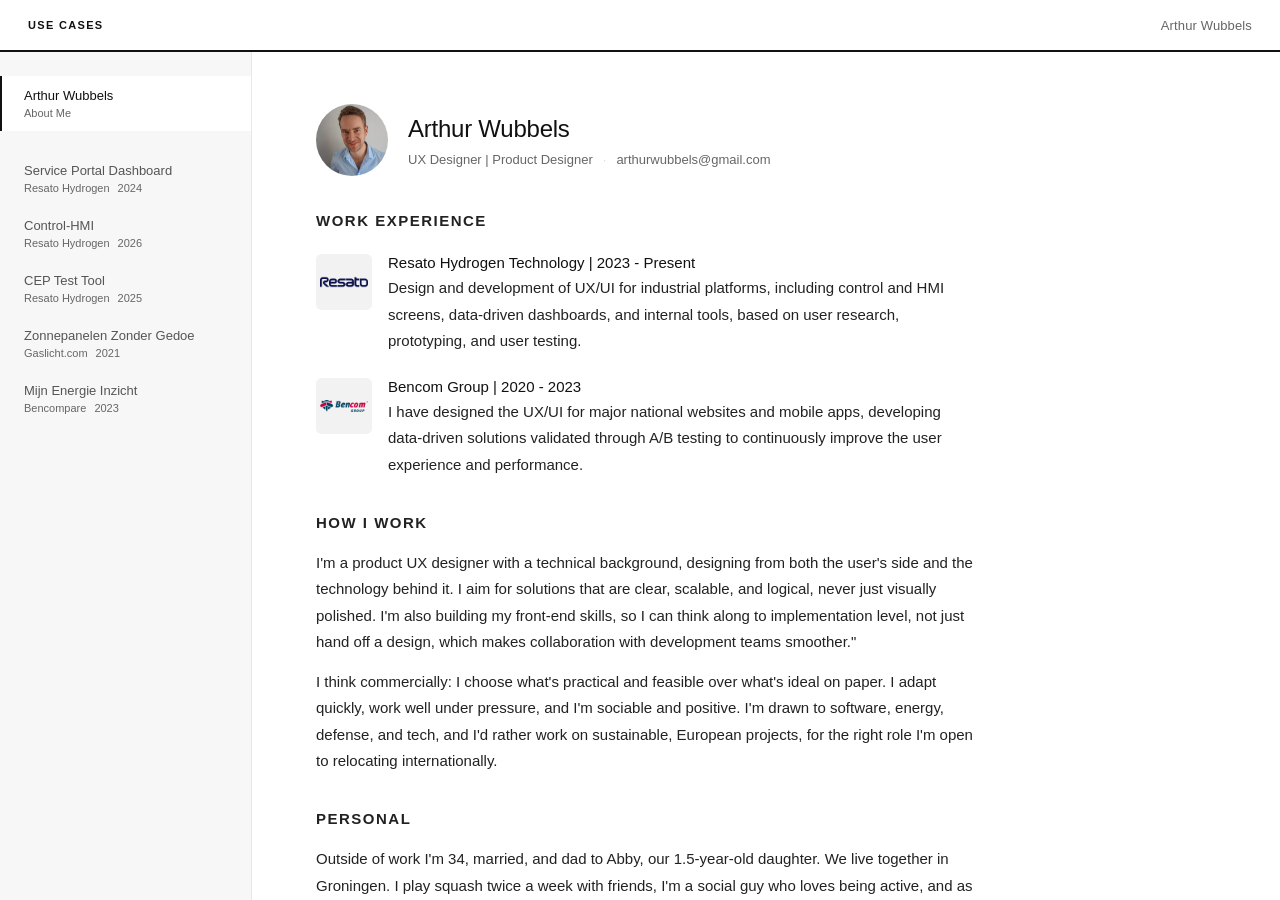
==== index.html @ 3495c27e "- Added technical requirements for control-Hmi project. Content is empty" ====
<!DOCTYPE html>
<html lang="en">
<head>
  <meta charset="UTF-8">
  <meta name="viewport" content="width=device-width, initial-scale=1">
  <link rel="stylesheet" href="style.css">
  <meta name="robots" content="noindex, nofollow">
  <title>Portfolio</title>
</head>

<body>
<script src="script.js" defer></script>

<header>
  <h1>Use Cases</h1>
  <span class="name">Arthur Wubbels</span>
</header>

<div class="main">

  <!-- ══════════════════════════════════════════
       SIDEBAR
       data-case must match the article id below
  ══════════════════════════════════════════ -->
  <nav class="sidebar">
    <ul>
      <li>
        <div class="sidebar-item active" style="margin-bottom: 20px" data-case="about-me" onclick="select('about-me')">
          <span class="item-title">Arthur Wubbels</span>
          <span class="item-meta">
        <span>About Me</span>
        <span></span>
      </span>
        </div>
      </li>

      <li>
        <div class="sidebar-item" data-case="service-portal" onclick="select('service-portal')">
          <span class="item-title">Service Portal Dashboard</span>
          <span class="item-meta">
        <span>Resato Hydrogen</span>
        <span>2024</span>
      </span>
        </div>
      </li>

      <li>
        <div class="sidebar-item" data-case="control-hmi" onclick="select('control-hmi')">
          <span class="item-title">Control-HMI</span>
          <span class="item-meta">
        <span>Resato Hydrogen</span>
        <span>2026</span>
      </span>
        </div>
      </li>

      <li>
        <div class="sidebar-item" data-case="cep" onclick="select('cep')">
          <span class="item-title">CEP Test Tool</span>
          <span class="item-meta">
              <span>Resato Hydrogen</span>
              <span>2025</span>
            </span>
        </div>
      </li>

      <li>
        <div class="sidebar-item" data-case="gaslicht-zonnepanelen" onclick="select('gaslicht-zonnepanelen')">
          <span class="item-title">Zonnepanelen Zonder Gedoe</span>
          <span class="item-meta">
              <span>Gaslicht.com</span>
              <span>2021</span>
            </span>
        </div>
      </li>

      <li>
        <div class="sidebar-item" data-case="gaslicht-energiedata" onclick="select('gaslicht-energiedata')">
          <span class="item-title">Mijn Energie Inzicht</span>
          <span class="item-meta">
              <span>Bencompare</span>
              <span>2023</span>
          </span>
        </div>
      </li>

    </ul>
  </nav>

  <!-- ══════════════════════════════════════════
       CONTENT
       id must match data-case in the sidebar
  ══════════════════════════════════════════ -->
  <main class="content" id="content">

    <!-- ─────────────────────────────────────
     CASE: About Me
───────────────────────────────────── -->
    <article class="case-panel active" id="about-me">

      <div class="about-me-header">
        <div class="about-me-photo">
          <img id="about-me-photo" src="img/arthur.png" alt="Arthur Wubbels">
        </div>
        <div class="about-me-header-text">
          <h2 id="about-me-title"></h2>
          <div class="case-meta">
            <span>UX Designer | Product Designer</span>
            <span id="about-me-email"></span>
          </div>
        </div>
      </div>

      <div class="case-intro">
        <p class="section-label">Work Experience</p>
        <div id="about-me-experience" class="work-history"></div>
      </div>

      <div class="case-role">
        <p class="section-label">How I work</p>
        <p id="about-me-howiwork-p1"></p>
        <p id="about-me-howiwork-p2"></p>
      </div>

      <div class="case-role">
        <p class="section-label">Personal</p>
        <p id="about-me-personal-p1"></p>
      </div>

    </article>

    <!-- ─────────────────────────────────────
         CASE: Service Portal
    ───────────────────────────────────── -->
    <article class="case-panel" id="control-hmi">

      <h2 id="control-hmi-title"></h2>
      <div class="case-meta">
        <span>Product Design</span>
        <span>2026</span>
        <span>Resato Hydrogen Technology</span>
      </div>

      <div class="case-image">
        <div class="slide active" id="Hmi1"><img src="img/resato/RES_HMI1.webp"></div>
        <div class="slide" id="Hmi2"><img src="img/resato/RES_HMI2.webp"></div>
        <div class="slide" id="Hmi3"><img src="img/resato/RES_HMI3.webp"></div>
        <div class="slide" id="Hmi4"><img src="img/resato/RES_HMI4.webp"></div>
        <button class="slide-btn prev" onclick="slideNav(this,-1)">&#8249;</button>
        <button class="slide-btn next" onclick="slideNav(this,1)">&#8250;</button>
      </div>

      <div class="case-intro">
        <p class="section-label">About this project</p>
        <p id="control-hmi-intro"></p>
      </div>

      <div class="case-role">
        <p class="section-label">My role</p>
        <p id="control-hmi-role"></p>
      </div>

      <div class="case-refl">
        <p class="section-label">The challenge</p>
        <p id="control-hmi-challenge-p1"></p>
        <p id="control-hmi-challenge-p2"></p>
      </div>

      <div class="case-refl">
        <p class="section-label">Approach</p>
        <p id="control-hmi-approach-p1"></p>
        <p id="control-hmi-approach-p2"></p>
        <p id="control-hmi-approach-p3"></p>
      </div>

      <div class="case-refl">
        <p class="section-label">Result &amp; reflection</p>
        <p id="control-hmi-result-p1"></p>
        <p id="control-hmi-result-p2"></p>
      </div>


    </article>

    <!-- ─────────────────────────────────────
         CASE: Service Portal
    ───────────────────────────────────── -->
    <article class="case-panel" id="service-portal">

      <h2 id="service-portal-title"></h2>
      <div class="case-meta">
        <span>Product Design</span>
        <span>2024</span>
        <span>Resato Hydrogen Technology</span>
      </div>

      <div class="case-image">
        <div class="slide active" id="Dsb1"><img src="img/resato/RES_DSB1.webp"></div>
        <div class="slide" id="Dsb2"><img src="img/resato/RES_DSB2.webp"></div>
        <div class="slide" id="Dsb3"><img src="img/resato/RES_DSB3.webp"></div>
        <div class="slide" id="Dsb4"><img src="img/resato/RES_DSB4.webp"></div>
        <button class="slide-btn prev" onclick="slideNav(this,-1)">&#8249;</button>
        <button class="slide-btn next" onclick="slideNav(this,1)">&#8250;</button>
      </div>

      <div class="case-intro">
        <p class="section-label">About this project</p>
        <p id="service-portal-intro"></p>
      </div>

      <div class="case-role">
        <p class="section-label">My role</p>
        <p id="service-portal-role"></p>
      </div>

      <div class="case-refl">
        <p class="section-label">The challenge</p>
        <p id="service-portal-challenge-p1"></p>
        <p id="service-portal-challenge-p2"></p>
      </div>

      <div class="case-refl">
        <p class="section-label">Approach</p>
        <p id="service-portal-approach-p1"></p>
        <p id="service-portal-approach-p2"></p>
        <p id="service-portal-approach-p3"></p>
      </div>

      <div class="case-refl">
        <p class="section-label">Result &amp; reflection</p>
        <p id="service-portal-result-p1"></p>
        <p id="service-portal-result-p2"></p>
      </div>


    </article>



    <!-- ─────────────────────────────────────
         CASE: CEP Tool
    ───────────────────────────────────── -->
    <article class="case-panel" id="cep">

      <h2 id="cep-title"></h2>
      <div class="case-meta">
        <span>Front-end development</span>
        <span>2025</span>
        <span>Resato Hydrogen Technology</span>
      </div>

      <div class="case-image">
        <div class="slide active" id="Cep1"><img src="img/resato/RES_CEP1.webp"></div>
        <div class="slide" id="Cep2"><img src="img/resato/RES_CEP2.webp"></div>
        <div class="slide" id="Cep3"><img src="img/resato/RES_CEP3.webp"></div>
        <div class="slide" id="Cep4"><img src="img/resato/RES_CEP4.webp"></div>
        <div class="slide" id="Cep5"><img src="img/resato/RES_CEP5.webp"></div>
        <button class="slide-btn prev" onclick="slideNav(this,-1)">&#8249;</button>
        <button class="slide-btn next" onclick="slideNav(this,1)">&#8250;</button>
      </div>

      <div class="case-intro">
        <p class="section-label">About this project</p>
        <p id="cep-intro"></p>
      </div>

      <div class="case-role">
        <p class="section-label">My role</p>
        <p id="cep-role"></p>
      </div>

      <div class="case-refl">
        <p class="section-label">The challenge</p>
        <p id="cep-challenge"></p>
      </div>

      <div class="case-refl">
        <p class="section-label">Approach</p>
        <p id="cep-approach"></p>
      </div>

      <div class="case-refl">
        <p class="section-label">Result &amp; reflection</p>
        <p id="cep-result-p1"></p>
        <p id="cep-result-p2"></p>
        <div class="kpi-grid">
          <div class="kpi-tile">
            <span class="kpi-value" id="cep-kpi1-value"></span>
            <span class="kpi-label" id="cep-kpi1-label"></span>
          </div>
          <div class="kpi-tile">
            <span class="kpi-value" id="cep-kpi2-value"></span>
            <span class="kpi-label" id="cep-kpi2-label"></span>
          </div>
          <div class="kpi-tile">
            <span class="kpi-value" id="cep-kpi3-value"></span>
            <span class="kpi-label" id="cep-kpi3-label"></span>
          </div>
        </div>
      </div>


    </article>

    <!-- ─────────────────────────────────────
         CASE: gaslicht.com Solar Panel Configurator
    ───────────────────────────────────── -->
    <article class="case-panel" id="gaslicht-zonnepanelen" lang="en">

      <h2 id="gaslicht-solar-title"></h2>
      <div class="case-meta">
        <span>B2C Web</span>
        <span>Bencom Group</span>
      </div>

      <div class="case-image">

        <div class="slide active" id="Solar1"><img src="img/gaslicht/solar_panels/GL_Solar1.webp"></div>
        <div class="slide" id="Solar2"><img src="img/gaslicht/solar_panels/GL_Solar2.webp"></div>
        <div class="slide" id="Solar3"><img src="img/gaslicht/solar_panels/GL_Solar3.webp"></div>
        <div class="slide" id="Solar4"><img src="img/gaslicht/solar_panels/GL_Solar4.webp"></div>
        <div class="slide" id="Solar5"><img src="img/gaslicht/solar_panels/GL_Solar5.webp"></div>
        <button class="slide-btn prev" onclick="slideNav(this,-1)">&#8249;</button>
        <button class="slide-btn next" onclick="slideNav(this,1)">&#8250;</button>
      </div>

      <div class="case-intro">
        <p class="section-label">About this project</p>
        <p id="gaslicht-solar-intro"></p>
      </div>

      <div class="case-role">
        <p class="section-label">My role</p>
        <p id="gaslicht-solar-role"></p>
      </div>

      <div class="case-refl">
        <p class="section-label">The challenge</p>
        <p id="gaslicht-solar-challenge"></p>
      </div>

      <div class="case-refl">
        <p class="section-label">Approach</p>
        <p id="gaslicht-solar-approach"></p>
      </div>

      <div class="case-refl">
        <p class="section-label">Result &amp; reflection</p>
        <p id="gaslicht-solar-result">
          <span id="gaslicht-solar-result-text"></span>
          <a id="gaslicht-solar-result-link" href="#" target="_blank" rel="noopener"></a>
        </p>
          <div class="kpi-grid">
            <div class="kpi-tile">
              <img class="kpi-icon" id="gaslicht-solar-kpi1-icon" src="" alt="">
              <span class="kpi-value" id="gaslicht-solar-kpi1-value"></span>
              <span class="kpi-label" id="gaslicht-solar-kpi1-label"></span>
            </div>
            <div class="kpi-tile">
              <span class="kpi-value" id="gaslicht-solar-kpi2-value"></span>
              <span class="kpi-label" id="gaslicht-solar-kpi2-label"></span>
            </div>
        </div>
      </div>
    </article>

    <!-- ─────────────────────────────────────
         CASE: gaslicht.com Energy Data Add-on
    ───────────────────────────────────── -->
    <article class="case-panel" id="gaslicht-energiedata" lang="en">

      <h2 id="gaslicht-energie-title"></h2>
      <div class="case-meta">
        <span>B2C app</span>
        <span>Bencom Group</span>
      </div>

      <div class="case-image">
        <div class="slide active" id="Pame1"><img src="img/gaslicht/PAME/GL_PAME1.webp"></div>
        <div class="slide active" id="Pame2"><img src="img/gaslicht/PAME/GL_PAME2.webp"></div>
        <div class="slide active" id="Pame3"><img src="img/gaslicht/PAME/GL_PAME3.webp"></div>
        <button class="slide-btn prev" onclick="slideNav(this,-1)">&#8249;</button>
        <button class="slide-btn next" onclick="slideNav(this,1)">&#8250;</button>
      </div>

      <div class="case-intro">
        <p class="section-label">About this project</p>
        <p id="gaslicht-energie-intro"></p>
      </div>

      <div class="case-role">
        <p class="section-label">My role</p>
        <p id="gaslicht-energie-role"></p>
      </div>

      <div class="case-refl">
        <p class="section-label">The challenge</p>
        <p id="gaslicht-energie-challenge"></p>
      </div>

      <div class="case-refl">
        <p class="section-label">Approach</p>
        <p id="gaslicht-energie-approach"></p>
      </div>

      <div class="case-refl">
        <p class="section-label">Result &amp; reflection</p>
        <p id="gaslicht-energie-result"></p>
        <div class="kpi-grid">
          <div class="kpi-tile">
            <span class="kpi-value" id="gaslicht-energie-kpi1-value"></span>
            <span class="kpi-label" id="gaslicht-energie-kpi1-label"></span>
          </div>
          <div class="kpi-tile">
            <span class="kpi-value" id="gaslicht-energie-kpi2-value"></span>
            <span class="kpi-label" id="gaslicht-energie-kpi2-label"></span>
          </div>
        </div>
      </div>


    </article>


  </main>
</div>

</body>
</html>
---- style.css ----
/* ── Reset ──────────────────────────────────────── */
*, *::before, *::after { box-sizing: border-box; margin: 0; padding: 0; }

/* ── Scrollbars ─────────────────────────────────── */
* {
    scrollbar-width: thin;
    scrollbar-color: #d8d8d8 transparent;
}
::-webkit-scrollbar { width: 4px; }
::-webkit-scrollbar-track { background: transparent; }
::-webkit-scrollbar-thumb { background: #d8d8d8; border-radius: 2px; }
::-webkit-scrollbar-thumb:hover { background: #bbb; }

/* ── Shell ──────────────────────────────────────── */
body {
    font-family: -apple-system, BlinkMacSystemFont, "Segoe UI", Helvetica, Arial, sans-serif;
    font-size: 16px;
    color: #111;
    background: #fff;
    height: 100vh;
    overflow: hidden;
    display: flex;
    flex-direction: column;
    -webkit-font-smoothing: antialiased;
}

/* ── Header ─────────────────────────────────────── */
header {
    height: 52px;
    flex-shrink: 0;
    display: flex;
    justify-content: space-between;
    align-items: center;
    padding: 0 28px;
    border-bottom: 2px solid #111;
}

header h1 {
    font-size: 11px;
    font-weight: 600;
    letter-spacing: 0.12em;
    text-transform: uppercase;
}

header .name {
    font-size: 13px;
    color: #666;
    letter-spacing: 0.01em;
}

/* ── Layout ─────────────────────────────────────── */
.main {
    flex: 1;
    display: flex;
    overflow: hidden;
}

/* ── Sidebar ─────────────────────────────────────── */
.sidebar {
    width: 252px;
    flex-shrink: 0;
    border-right: 1px solid #e8e8e8;
    background: #f7f7f7;
    overflow-y: auto;
    padding: 24px 0 40px;
}

.sidebar ul { list-style: none; }

.sidebar-item {
    display: block;
    padding: 12px 22px;
    cursor: pointer;
    border-left: 2px solid transparent;
    transition: background 0.12s ease;
    user-select: none;
}

.sidebar-item:hover {
    background: #efefef;
}

.sidebar-item.active {
    border-left-color: #111;
    background: #fff;
}

.item-title {
    display: block;
    font-size: 13px;
    font-weight: 500;
    color: #111;
    white-space: nowrap;
    overflow: hidden;
    text-overflow: ellipsis;
    margin-bottom: 4px;
}

.sidebar-item:not(.active) .item-title {
    color: #555;
}

.item-meta {
    display: flex;
    gap: 8px;
    font-size: 11px;
    color: #666;
}

/* ── Content ─────────────────────────────────────── */
.content {
    flex: 1;
    overflow-y: auto;
    padding: 52px 64px 72px;
}

/* All panels hidden; .active shown */
.case-panel {
    display: none;
    max-width: 660px;
}

.case-panel.active {
    display: block;
}

/* Title */
.case-panel h2 {
    font-size: 24px;
    font-weight: 400;
    letter-spacing: -0.01em;
    line-height: 1.25;
    margin-bottom: 10px;
}

/* Meta row with · separator */
.case-meta {
    display: flex;
    align-items: center;
    font-size: 13px;
    color: #666;
    margin-bottom: 32px;
}

.case-meta span + span::before {
    content: '·';
    margin: 0 10px;
    color: #ddd;
}

/* Image + slideshow */
.case-image {
    position: relative;
    width: 100%;
    aspect-ratio: 16 / 9;
    background: #f0f0f0;
    margin-bottom: 32px;
    overflow: hidden;
}

.case-image img {
    width: 100%;
    height: 100%;
    object-fit: cover;
    display: block;
}

.slide {
    display: none;
    width: 100%;
    height: 100%;
    align-items: center;
    justify-content: center;
}
.slide.active { display: flex; }

.slide span {
    font-size: 11px;
    letter-spacing: 0.1em;
    text-transform: uppercase;
    color: #737373;
}

.slide-btn {
    position: absolute;
    top: 50%;
    transform: translateY(-50%);
    background: rgba(255,255,255,0.85);
    border: none;
    width: 28px;
    height: 28px;
    cursor: pointer;
    font-size: 14px;
}
.slide-btn.prev { left: 8px; }
.slide-btn.next { right: 8px; }

/* ── Section label ───────────────────────────────── */
.section-label {
    font-size: 10px;
    font-weight: 600;
    letter-spacing: 0.1em;
    text-transform: uppercase;
    color: #666;
    margin-bottom: 8px;
}

/* ── Text blocks (intro / role / reflection) ─────── */
.case-intro,
.case-role,
.case-refl {
    margin: 32px 0;
}

.case-intro p,
.case-role p,
.case-refl p {
    font-size: 15px;
    color: #222;
    line-height: 1.75;
}

.case-intro p + p,
.case-role p + p,
.case-refl p + p {
    margin-top: 14px;
}

/* ── Work experience ─────────────────────────────── */
.work-entry {
    display: flex;
    align-items: flex-start;
    gap: 16px;
    margin-bottom: 24px;
    margin-top: 20px;
}

.work-logo-frame {
    width: 56px;
    height: 56px;
    border-radius: 10%;
    overflow: hidden;
    background: #f2f2f2;
    flex-shrink: 0;
}

.work-logo {
    width: 100%;
    height: 100%;
    padding: 4px;
    object-fit: cover;
    display: block;
}

.work-entry-content {
    flex: 1;
}

.work-entry-header {
    display: flex;
    justify-content: space-between;
    align-items: baseline;
    margin-bottom: 4px;
}

.work-company {
    font-size: 15px;
    font-weight: 500;
    color: #111;
}

.work-dates {
    font-size: 12px;
    color: #666;
    font-variant-numeric: tabular-nums;
}

.work-desc {
    font-size: 15px;
    color: #222;
    line-height: 1.75;
}

/* ── About me header ─────────────────────────────── */
.about-me-header {
    display: flex;
    align-items: center;
    gap: 20px;
    margin-bottom: 32px;
}

.about-me-photo {
    width: 72px;
    height: 72px;
    border-radius: 50%;
    overflow: hidden;
    background: #f2f2f2;
    flex-shrink: 0;
}

.about-me-photo img {
    width: 100%;
    height: 100%;
    object-fit: cover;
    display: block;
}

.about-me-header-text h2 {
    margin-bottom: 8px;
}

.about-me-header-text .case-meta {
    margin-bottom: 0;
}

/* ── KPI tiles ───────────────────────────────────── */
.kpi-grid {
    display: grid;
    grid-template-columns: repeat(auto-fit, minmax(120px, 1fr));
    gap: 8px;
    margin-top: 14px;
}

.kpi-tile {
    border: 1px solid #e8e8e8;
    padding: 14px 16px;
}

.kpi-value {
    display: block;
    font-size: 20px;
    font-weight: 500;
    color: #111;
    letter-spacing: -0.02em;
    font-variant-numeric: tabular-nums;
    margin-bottom: 5px;
    line-height: 1.1;
}

.kpi-label {
    display: block;
    font-size: 11px;
    color: #666;
    line-height: 1.45;
}

.kpi-icon {
    width: 200px;
    height: auto;
    object-fit: contain;
}

/* ── Stack ───────────────────────────────────────── */
.case-stack {
    font-size: 12px;
    color: #666;
    letter-spacing: 0.02em;
    margin-top: 32px;
    padding-top: 24px;
    border-top: 1px solid #ececec;
}

/* ── Footer ──────────────────────────────────────── */
.content-footer {
    margin-top: 64px;
    font-size: 12px;
    color: #737373;
}

/* ── Mobile ──────────────────────────────────────── */
@media (max-width: 680px) {
    body { height: auto; overflow: auto; }

    .main { flex-direction: column; overflow: visible; }

    .sidebar {
        width: 100%;
        border-right: none;
        border-bottom: 1px solid #e8e8e8;
        padding: 12px 0;
    }

    .content { padding: 32px 20px 48px; }

    .kpi-grid { grid-template-columns: repeat(2, 1fr); }
}
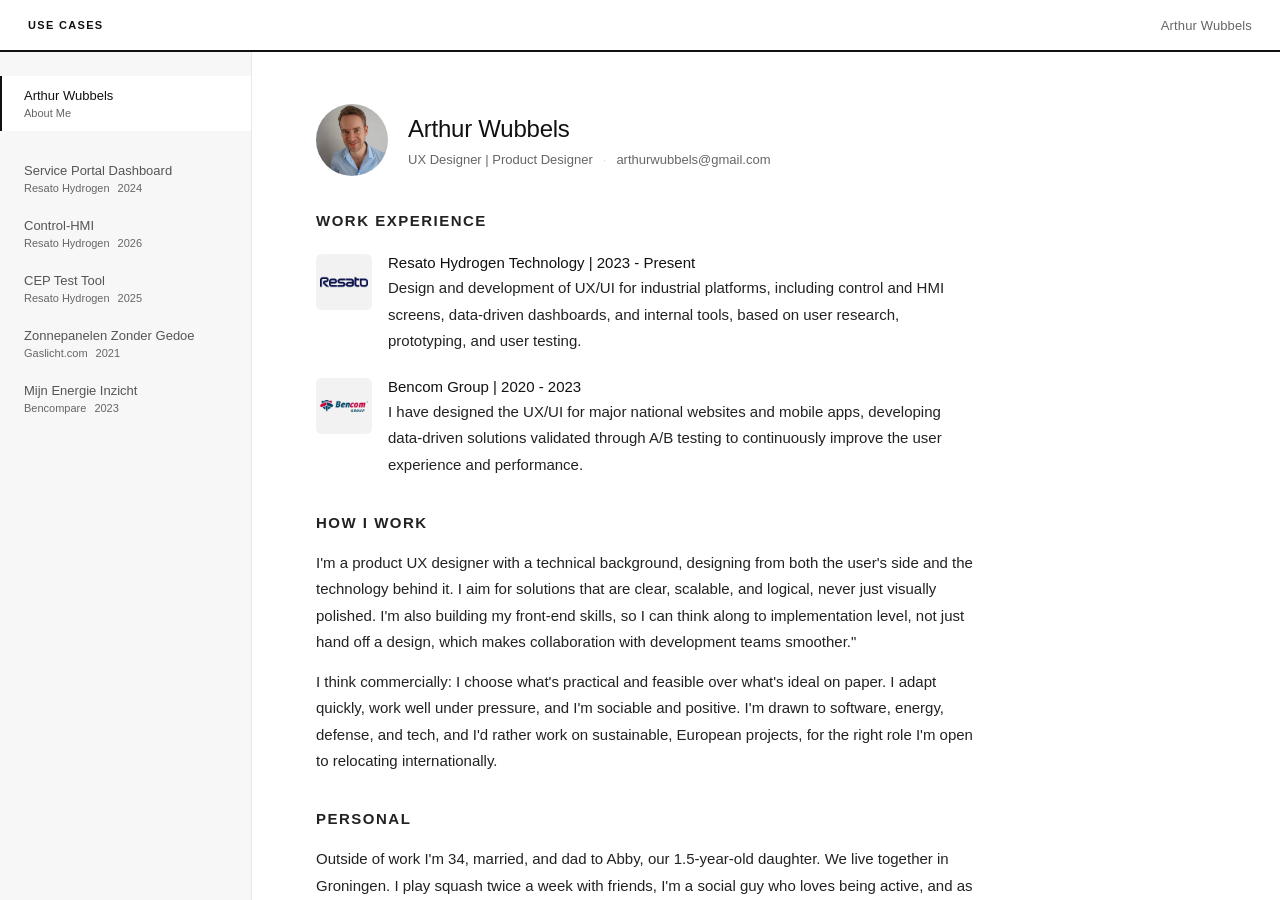
==== commit b8fd4451: "- Added js changes - Added webp images for control-himi - Added content for content-hmi project" ====
--- a/index.html
+++ b/index.html
@@ -130,7 +130,7 @@
     </article>
 
     <!-- ─────────────────────────────────────
-         CASE: Service Portal
+         CASE: Control-Hmi
     ───────────────────────────────────── -->
     <article class="case-panel" id="control-hmi">
 
@@ -163,14 +163,12 @@
       <div class="case-refl">
         <p class="section-label">The challenge</p>
         <p id="control-hmi-challenge-p1"></p>
-        <p id="control-hmi-challenge-p2"></p>
       </div>
 
       <div class="case-refl">
         <p class="section-label">Approach</p>
         <p id="control-hmi-approach-p1"></p>
         <p id="control-hmi-approach-p2"></p>
-        <p id="control-hmi-approach-p3"></p>
       </div>
 
       <div class="case-refl">
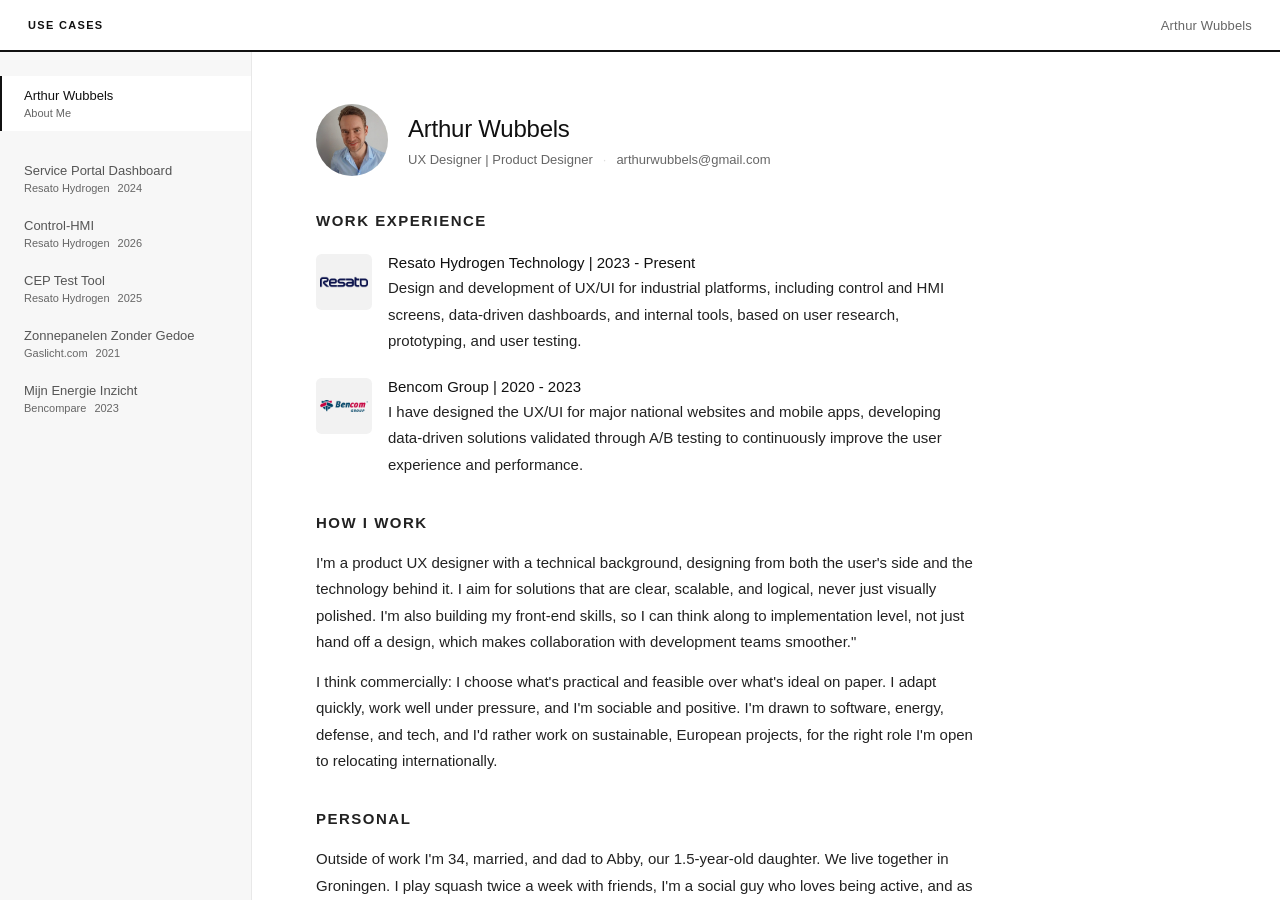
==== commit 1b11e28c: "- Split use cases into separate pages and link sidebar" ====
--- a/index.html
+++ b/index.html
@@ -5,7 +5,7 @@
   <meta name="viewport" content="width=device-width, initial-scale=1">
   <link rel="stylesheet" href="style.css">
   <meta name="robots" content="noindex, nofollow">
-  <title>Portfolio</title>
+  <title>Arthur Wubbels, UX Designer</title>
 </head>
 
 <body>
@@ -18,84 +18,67 @@
 
 <div class="main">
 
-  <!-- ══════════════════════════════════════════
-       SIDEBAR
-       data-case must match the article id below
-  ══════════════════════════════════════════ -->
   <nav class="sidebar">
     <ul>
       <li>
-        <div class="sidebar-item active" style="margin-bottom: 20px" data-case="about-me" onclick="select('about-me')">
+        <a class="sidebar-item active" style="margin-bottom: 20px" href="index.html">
           <span class="item-title">Arthur Wubbels</span>
           <span class="item-meta">
-        <span>About Me</span>
-        <span></span>
-      </span>
-        </div>
+            <span>About Me</span>
+            <span></span>
+          </span>
+        </a>
       </li>
-
       <li>
-        <div class="sidebar-item" data-case="service-portal" onclick="select('service-portal')">
+        <a class="sidebar-item" href="src/dashboard.html">
           <span class="item-title">Service Portal Dashboard</span>
           <span class="item-meta">
-        <span>Resato Hydrogen</span>
-        <span>2024</span>
-      </span>
-        </div>
+            <span>Resato Hydrogen</span>
+            <span>2024</span>
+          </span>
+        </a>
       </li>
-
       <li>
-        <div class="sidebar-item" data-case="control-hmi" onclick="select('control-hmi')">
+        <a class="sidebar-item" href="src/hmi.html">
           <span class="item-title">Control-HMI</span>
           <span class="item-meta">
-        <span>Resato Hydrogen</span>
-        <span>2026</span>
-      </span>
-        </div>
+            <span>Resato Hydrogen</span>
+            <span>2026</span>
+          </span>
+        </a>
       </li>
-
       <li>
-        <div class="sidebar-item" data-case="cep" onclick="select('cep')">
+        <a class="sidebar-item" href="src/cep.html">
           <span class="item-title">CEP Test Tool</span>
           <span class="item-meta">
-              <span>Resato Hydrogen</span>
-              <span>2025</span>
-            </span>
-        </div>
+            <span>Resato Hydrogen</span>
+            <span>2025</span>
+          </span>
+        </a>
       </li>
-
       <li>
-        <div class="sidebar-item" data-case="gaslicht-zonnepanelen" onclick="select('gaslicht-zonnepanelen')">
+        <a class="sidebar-item" href="src/solarpanels.html">
           <span class="item-title">Zonnepanelen Zonder Gedoe</span>
           <span class="item-meta">
-              <span>Gaslicht.com</span>
-              <span>2021</span>
-            </span>
-        </div>
+            <span>Gaslicht.com</span>
+            <span>2021</span>
+          </span>
+        </a>
       </li>
-
       <li>
-        <div class="sidebar-item" data-case="gaslicht-energiedata" onclick="select('gaslicht-energiedata')">
+        <a class="sidebar-item" href="src/mei.html">
           <span class="item-title">Mijn Energie Inzicht</span>
           <span class="item-meta">
-              <span>Bencompare</span>
-              <span>2023</span>
+            <span>Bencompare</span>
+            <span>2023</span>
           </span>
-        </div>
+        </a>
       </li>
-
     </ul>
   </nav>
 
-  <!-- ══════════════════════════════════════════
-       CONTENT
-       id must match data-case in the sidebar
-  ══════════════════════════════════════════ -->
   <main class="content" id="content">
 
-    <!-- ─────────────────────────────────────
-     CASE: About Me
-───────────────────────────────────── -->
     <article class="case-panel active" id="about-me">
 
       <div class="about-me-header">
@@ -129,297 +112,6 @@
 
     </article>
 
-    <!-- ─────────────────────────────────────
-         CASE: Control-Hmi
-    ───────────────────────────────────── -->
-    <article class="case-panel" id="control-hmi">
-
-      <h2 id="control-hmi-title"></h2>
-      <div class="case-meta">
-        <span>Product Design</span>
-        <span>2026</span>
-        <span>Resato Hydrogen Technology</span>
-      </div>
-
-      <div class="case-image">
-        <div class="slide active" id="Hmi1"><img src="img/resato/RES_HMI1.webp"></div>
-        <div class="slide" id="Hmi2"><img src="img/resato/RES_HMI2.webp"></div>
-        <div class="slide" id="Hmi3"><img src="img/resato/RES_HMI3.webp"></div>
-        <div class="slide" id="Hmi4"><img src="img/resato/RES_HMI4.webp"></div>
-        <button class="slide-btn prev" onclick="slideNav(this,-1)">&#8249;</button>
-        <button class="slide-btn next" onclick="slideNav(this,1)">&#8250;</button>
-      </div>
-
-      <div class="case-intro">
-        <p class="section-label">About this project</p>
-        <p id="control-hmi-intro"></p>
-      </div>
-
-      <div class="case-role">
-        <p class="section-label">My role</p>
-        <p id="control-hmi-role"></p>
-      </div>
-
-      <div class="case-refl">
-        <p class="section-label">The challenge</p>
-        <p id="control-hmi-challenge-p1"></p>
-      </div>
-
-      <div class="case-refl">
-        <p class="section-label">Approach</p>
-        <p id="control-hmi-approach-p1"></p>
-        <p id="control-hmi-approach-p2"></p>
-      </div>
-
-      <div class="case-refl">
-        <p class="section-label">Result &amp; reflection</p>
-        <p id="control-hmi-result-p1"></p>
-        <p id="control-hmi-result-p2"></p>
-      </div>
-
-
-    </article>
-
-    <!-- ─────────────────────────────────────
-         CASE: Service Portal
-    ───────────────────────────────────── -->
-    <article class="case-panel" id="service-portal">
-
-      <h2 id="service-portal-title"></h2>
-      <div class="case-meta">
-        <span>Product Design</span>
-        <span>2024</span>
-        <span>Resato Hydrogen Technology</span>
-      </div>
-
-      <div class="case-image">
-        <div class="slide active" id="Dsb1"><img src="img/resato/RES_DSB1.webp"></div>
-        <div class="slide" id="Dsb2"><img src="img/resato/RES_DSB2.webp"></div>
-        <div class="slide" id="Dsb3"><img src="img/resato/RES_DSB3.webp"></div>
-        <div class="slide" id="Dsb4"><img src="img/resato/RES_DSB4.webp"></div>
-        <button class="slide-btn prev" onclick="slideNav(this,-1)">&#8249;</button>
-        <button class="slide-btn next" onclick="slideNav(this,1)">&#8250;</button>
-      </div>
-
-      <div class="case-intro">
-        <p class="section-label">About this project</p>
-        <p id="service-portal-intro"></p>
-      </div>
-
-      <div class="case-role">
-        <p class="section-label">My role</p>
-        <p id="service-portal-role"></p>
-      </div>
-
-      <div class="case-refl">
-        <p class="section-label">The challenge</p>
-        <p id="service-portal-challenge-p1"></p>
-        <p id="service-portal-challenge-p2"></p>
-      </div>
-
-      <div class="case-refl">
-        <p class="section-label">Approach</p>
-        <p id="service-portal-approach-p1"></p>
-        <p id="service-portal-approach-p2"></p>
-        <p id="service-portal-approach-p3"></p>
-      </div>
-
-      <div class="case-refl">
-        <p class="section-label">Result &amp; reflection</p>
-        <p id="service-portal-result-p1"></p>
-        <p id="service-portal-result-p2"></p>
-      </div>
-
-
-    </article>
-
-
-
-    <!-- ─────────────────────────────────────
-         CASE: CEP Tool
-    ───────────────────────────────────── -->
-    <article class="case-panel" id="cep">
-
-      <h2 id="cep-title"></h2>
-      <div class="case-meta">
-        <span>Front-end development</span>
-        <span>2025</span>
-        <span>Resato Hydrogen Technology</span>
-      </div>
-
-      <div class="case-image">
-        <div class="slide active" id="Cep1"><img src="img/resato/RES_CEP1.webp"></div>
-        <div class="slide" id="Cep2"><img src="img/resato/RES_CEP2.webp"></div>
-        <div class="slide" id="Cep3"><img src="img/resato/RES_CEP3.webp"></div>
-        <div class="slide" id="Cep4"><img src="img/resato/RES_CEP4.webp"></div>
-        <div class="slide" id="Cep5"><img src="img/resato/RES_CEP5.webp"></div>
-        <button class="slide-btn prev" onclick="slideNav(this,-1)">&#8249;</button>
-        <button class="slide-btn next" onclick="slideNav(this,1)">&#8250;</button>
-      </div>
-
-      <div class="case-intro">
-        <p class="section-label">About this project</p>
-        <p id="cep-intro"></p>
-      </div>
-
-      <div class="case-role">
-        <p class="section-label">My role</p>
-        <p id="cep-role"></p>
-      </div>
-
-      <div class="case-refl">
-        <p class="section-label">The challenge</p>
-        <p id="cep-challenge"></p>
-      </div>
-
-      <div class="case-refl">
-        <p class="section-label">Approach</p>
-        <p id="cep-approach"></p>
-      </div>
-
-      <div class="case-refl">
-        <p class="section-label">Result &amp; reflection</p>
-        <p id="cep-result-p1"></p>
-        <p id="cep-result-p2"></p>
-        <div class="kpi-grid">
-          <div class="kpi-tile">
-            <span class="kpi-value" id="cep-kpi1-value"></span>
-            <span class="kpi-label" id="cep-kpi1-label"></span>
-          </div>
-          <div class="kpi-tile">
-            <span class="kpi-value" id="cep-kpi2-value"></span>
-            <span class="kpi-label" id="cep-kpi2-label"></span>
-          </div>
-          <div class="kpi-tile">
-            <span class="kpi-value" id="cep-kpi3-value"></span>
-            <span class="kpi-label" id="cep-kpi3-label"></span>
-          </div>
-        </div>
-      </div>
-
-
-    </article>
-
-    <!-- ─────────────────────────────────────
-         CASE: gaslicht.com Solar Panel Configurator
-    ───────────────────────────────────── -->
-    <article class="case-panel" id="gaslicht-zonnepanelen" lang="en">
-
-      <h2 id="gaslicht-solar-title"></h2>
-      <div class="case-meta">
-        <span>B2C Web</span>
-        <span>Bencom Group</span>
-      </div>
-
-      <div class="case-image">
-
-        <div class="slide active" id="Solar1"><img src="img/gaslicht/solar_panels/GL_Solar1.webp"></div>
-        <div class="slide" id="Solar2"><img src="img/gaslicht/solar_panels/GL_Solar2.webp"></div>
-        <div class="slide" id="Solar3"><img src="img/gaslicht/solar_panels/GL_Solar3.webp"></div>
-        <div class="slide" id="Solar4"><img src="img/gaslicht/solar_panels/GL_Solar4.webp"></div>
-        <div class="slide" id="Solar5"><img src="img/gaslicht/solar_panels/GL_Solar5.webp"></div>
-        <button class="slide-btn prev" onclick="slideNav(this,-1)">&#8249;</button>
-        <button class="slide-btn next" onclick="slideNav(this,1)">&#8250;</button>
-      </div>
-
-      <div class="case-intro">
-        <p class="section-label">About this project</p>
-        <p id="gaslicht-solar-intro"></p>
-      </div>
-
-      <div class="case-role">
-        <p class="section-label">My role</p>
-        <p id="gaslicht-solar-role"></p>
-      </div>
-
-      <div class="case-refl">
-        <p class="section-label">The challenge</p>
-        <p id="gaslicht-solar-challenge"></p>
-      </div>
-
-      <div class="case-refl">
-        <p class="section-label">Approach</p>
-        <p id="gaslicht-solar-approach"></p>
-      </div>
-
-      <div class="case-refl">
-        <p class="section-label">Result &amp; reflection</p>
-        <p id="gaslicht-solar-result">
-          <span id="gaslicht-solar-result-text"></span>
-          <a id="gaslicht-solar-result-link" href="#" target="_blank" rel="noopener"></a>
-        </p>
-          <div class="kpi-grid">
-            <div class="kpi-tile">
-              <img class="kpi-icon" id="gaslicht-solar-kpi1-icon" src="" alt="">
-              <span class="kpi-value" id="gaslicht-solar-kpi1-value"></span>
-              <span class="kpi-label" id="gaslicht-solar-kpi1-label"></span>
-            </div>
-            <div class="kpi-tile">
-              <span class="kpi-value" id="gaslicht-solar-kpi2-value"></span>
-              <span class="kpi-label" id="gaslicht-solar-kpi2-label"></span>
-            </div>
-        </div>
-      </div>
-    </article>
-
-    <!-- ─────────────────────────────────────
-         CASE: gaslicht.com Energy Data Add-on
-    ───────────────────────────────────── -->
-    <article class="case-panel" id="gaslicht-energiedata" lang="en">
-
-      <h2 id="gaslicht-energie-title"></h2>
-      <div class="case-meta">
-        <span>B2C app</span>
-        <span>Bencom Group</span>
-      </div>
-
-      <div class="case-image">
-        <div class="slide active" id="Pame1"><img src="img/gaslicht/PAME/GL_PAME1.webp"></div>
-        <div class="slide active" id="Pame2"><img src="img/gaslicht/PAME/GL_PAME2.webp"></div>
-        <div class="slide active" id="Pame3"><img src="img/gaslicht/PAME/GL_PAME3.webp"></div>
-        <button class="slide-btn prev" onclick="slideNav(this,-1)">&#8249;</button>
-        <button class="slide-btn next" onclick="slideNav(this,1)">&#8250;</button>
-      </div>
-
-      <div class="case-intro">
-        <p class="section-label">About this project</p>
-        <p id="gaslicht-energie-intro"></p>
-      </div>
-
-      <div class="case-role">
-        <p class="section-label">My role</p>
-        <p id="gaslicht-energie-role"></p>
-      </div>
-
-      <div class="case-refl">
-        <p class="section-label">The challenge</p>
-        <p id="gaslicht-energie-challenge"></p>
-      </div>
-
-      <div class="case-refl">
-        <p class="section-label">Approach</p>
-        <p id="gaslicht-energie-approach"></p>
-      </div>
-
-      <div class="case-refl">
-        <p class="section-label">Result &amp; reflection</p>
-        <p id="gaslicht-energie-result"></p>
-        <div class="kpi-grid">
-          <div class="kpi-tile">
-            <span class="kpi-value" id="gaslicht-energie-kpi1-value"></span>
-            <span class="kpi-label" id="gaslicht-energie-kpi1-label"></span>
-          </div>
-          <div class="kpi-tile">
-            <span class="kpi-value" id="gaslicht-energie-kpi2-value"></span>
-            <span class="kpi-label" id="gaslicht-energie-kpi2-label"></span>
-          </div>
-        </div>
-      </div>
-
-
-    </article>
-
-
   </main>
 </div>
 
--- a/style.css
+++ b/style.css
@@ -350,6 +350,13 @@
     object-fit: contain;
 }
 
+a.sidebar-item,
+a.sidebar-item:visited {
+    display: block;
+    color: inherit;
+    text-decoration: none;
+}
+
 /* ── Stack ───────────────────────────────────────── */
 .case-stack {
     font-size: 12px;
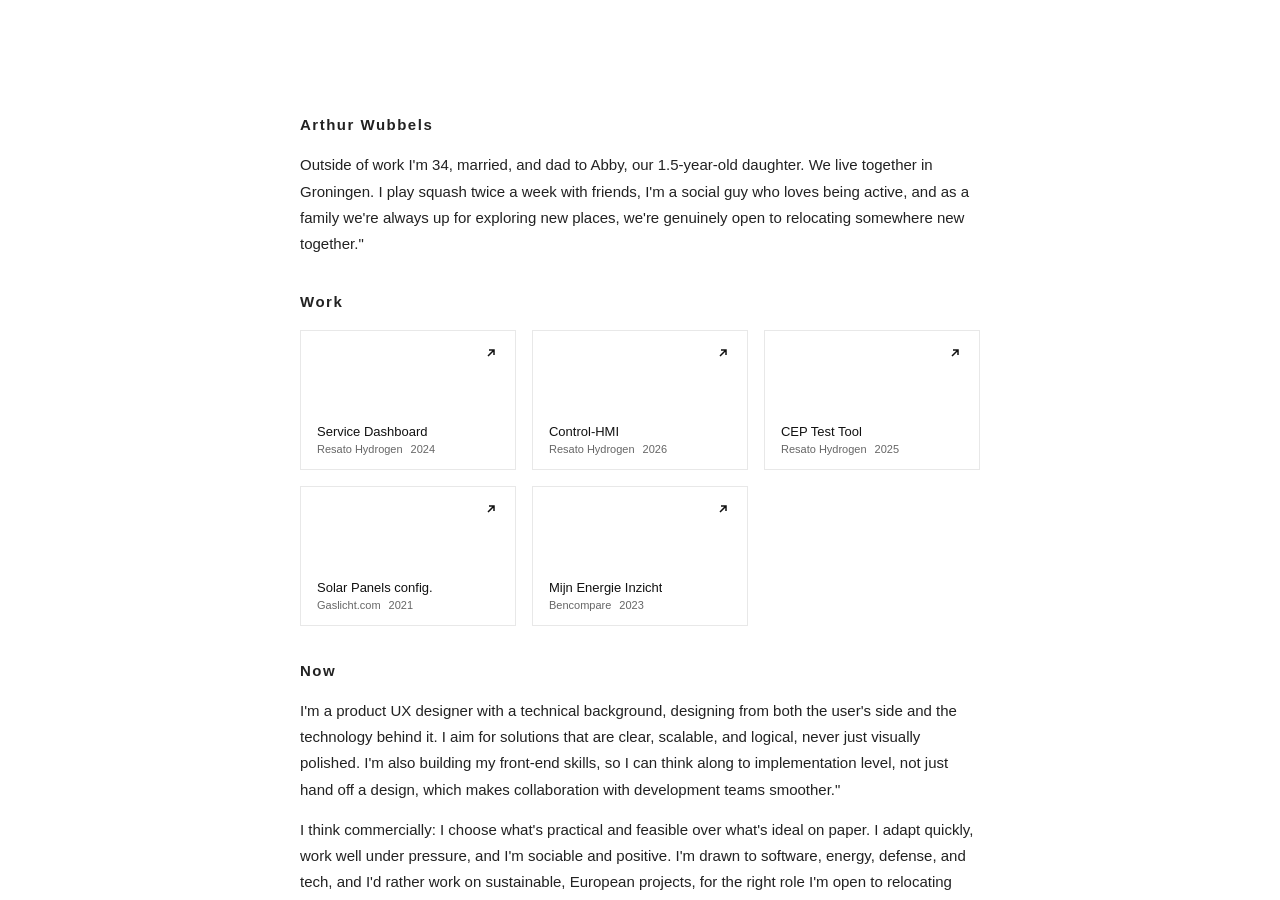
==== commit 9640f385: "- Added projects cards - Removed sidebar - UI improvements" ====
--- a/index.html
+++ b/index.html
@@ -11,103 +11,108 @@
 <body>
 <script src="script.js" defer></script>
 
-<header>
-  <h1>Use Cases</h1>
-  <span class="name">Arthur Wubbels</span>
-</header>
-
 <div class="main">
-
-  <nav class="sidebar">
-    <ul>
-      <li>
-        <a class="sidebar-item active" style="margin-bottom: 20px" href="index.html">
-          <span class="item-title">Arthur Wubbels</span>
-          <span class="item-meta">
-            <span>About Me</span>
-            <span></span>
-          </span>
-        </a>
-      </li>
-      <li>
-        <a class="sidebar-item" href="src/dashboard.html">
-          <span class="item-title">Service Portal Dashboard</span>
-          <span class="item-meta">
-            <span>Resato Hydrogen</span>
-            <span>2024</span>
-          </span>
-        </a>
-      </li>
-      <li>
-        <a class="sidebar-item" href="src/hmi.html">
-          <span class="item-title">Control-HMI</span>
-          <span class="item-meta">
-            <span>Resato Hydrogen</span>
-            <span>2026</span>
-          </span>
-        </a>
-      </li>
-      <li>
-        <a class="sidebar-item" href="src/cep.html">
-          <span class="item-title">CEP Test Tool</span>
-          <span class="item-meta">
-            <span>Resato Hydrogen</span>
-            <span>2025</span>
-          </span>
-        </a>
-      </li>
-      <li>
-        <a class="sidebar-item" href="src/solarpanels.html">
-          <span class="item-title">Zonnepanelen Zonder Gedoe</span>
-          <span class="item-meta">
-            <span>Gaslicht.com</span>
-            <span>2021</span>
-          </span>
-        </a>
-      </li>
-      <li>
-        <a class="sidebar-item" href="src/mei.html">
-          <span class="item-title">Mijn Energie Inzicht</span>
-          <span class="item-meta">
-            <span>Bencompare</span>
-            <span>2023</span>
-          </span>
-        </a>
-      </li>
-    </ul>
-  </nav>
 
   <main class="content" id="content">
 
     <article class="case-panel active" id="about-me">
 
-      <div class="about-me-header">
-        <div class="about-me-photo">
-          <img id="about-me-photo" src="img/arthur.png" alt="Arthur Wubbels">
-        </div>
-        <div class="about-me-header-text">
-          <h2 id="about-me-title"></h2>
-          <div class="case-meta">
-            <span>UX Designer | Product Designer</span>
-            <span id="about-me-email"></span>
-          </div>
+<!--      <div class="about-me-header">-->
+<!--        <div class="about-me-photo">-->
+<!--          <img id="about-me-photo" src="img/arthur.png" alt="Arthur Wubbels">-->
+<!--        </div>-->
+<!--        <div class="about-me-header-text">-->
+<!--          <h2 id="about-me-title"></h2>-->
+<!--          <div class="case-meta">-->
+<!--            <span>UX Designer | Product Designer</span>-->
+<!--            <span id="about-me-email"></span>-->
+<!--          </div>-->
+<!--        </div>-->
+<!--      </div>-->
+
+
+      <div class="case-role">
+        <p class="section-label">Arthur Wubbels</p>
+        <p id="about-me-personal-p1"></p>
+      </div>
+
+<!--      <div class="case-intro">-->
+<!--        <p class="section-label">Work Experience</p>-->
+<!--        <div id="about-me-experience" class="work-history"></div>-->
+<!--      </div>-->
+
+
+      <div class="case-intro">
+        <p class="section-label">Work</p>
+        <div class="work-grid">
+
+          <a class="kpi-tile work-card" href="src/dashboard.html">
+            <svg class="work-card-icon" width="16" height="16" viewBox="0 0 16 16" fill="none" stroke="currentColor" stroke-width="1.5" aria-hidden="true">
+              <path d="M5 11L11 5M6 5h5v5"/>
+            </svg>
+            <span class="item-title">Service Dashboard</span>
+            <span class="item-meta">
+              <span>Resato Hydrogen</span>
+              <span>2024</span>
+            </span>
+          </a>
+
+          <a class="kpi-tile work-card" href="src/hmi.html">
+            <svg class="work-card-icon" width="16" height="16" viewBox="0 0 16 16" fill="none" stroke="currentColor" stroke-width="1.5" aria-hidden="true">
+              <path d="M5 11L11 5M6 5h5v5"/>
+            </svg>
+            <span class="item-title">Control-HMI</span>
+            <span class="item-meta">
+              <span>Resato Hydrogen</span>
+              <span>2026</span>
+            </span>
+          </a>
+
+          <a class="kpi-tile work-card" href="src/cep.html">
+            <svg class="work-card-icon" width="16" height="16" viewBox="0 0 16 16" fill="none" stroke="currentColor" stroke-width="1.5" aria-hidden="true">
+              <path d="M5 11L11 5M6 5h5v5"/>
+            </svg>
+            <span class="item-title">CEP Test Tool</span>
+            <span class="item-meta">
+              <span>Resato Hydrogen</span>
+              <span>2025</span>
+            </span>
+          </a>
+
+          <a class="kpi-tile work-card" href="src/solarpanels.html">
+            <svg class="work-card-icon" width="16" height="16" viewBox="0 0 16 16" fill="none" stroke="currentColor" stroke-width="1.5" aria-hidden="true">
+              <path d="M5 11L11 5M6 5h5v5"/>
+            </svg>
+            <span class="item-title">Solar Panels config.</span>
+            <span class="item-meta">
+              <span>Gaslicht.com</span>
+              <span>2021</span>
+            </span>
+          </a>
+
+          <a class="kpi-tile work-card" href="src/mei.html">
+            <svg class="work-card-icon" width="16" height="16" viewBox="0 0 16 16" fill="none" stroke="currentColor" stroke-width="1.5" aria-hidden="true">
+              <path d="M5 11L11 5M6 5h5v5"/>
+            </svg>
+            <span class="item-title">Mijn Energie Inzicht</span>
+            <span class="item-meta">
+              <span>Bencompare</span>
+              <span>2023</span>
+            </span>
+          </a>
+
         </div>
       </div>
 
-      <div class="case-intro">
-        <p class="section-label">Work Experience</p>
-        <div id="about-me-experience" class="work-history"></div>
-      </div>
-
       <div class="case-role">
-        <p class="section-label">How I work</p>
+        <p class="section-label">Now</p>
         <p id="about-me-howiwork-p1"></p>
         <p id="about-me-howiwork-p2"></p>
       </div>
 
       <div class="case-role">
-        <p class="section-label">Personal</p>
-        <p id="about-me-personal-p1"></p>
+        <p class="section-label">Connect</p>
+        <p id="">Reach out to arthurwubbels@gmail.com</p>
       </div>
 
     </article>
--- a/style.css
+++ b/style.css
@@ -22,30 +22,6 @@
     display: flex;
     flex-direction: column;
     -webkit-font-smoothing: antialiased;
-}
-
-/* ── Header ─────────────────────────────────────── */
-header {
-    height: 52px;
-    flex-shrink: 0;
-    display: flex;
-    justify-content: space-between;
-    align-items: center;
-    padding: 0 28px;
-    border-bottom: 2px solid #111;
-}
-
-header h1 {
-    font-size: 11px;
-    font-weight: 600;
-    letter-spacing: 0.12em;
-    text-transform: uppercase;
-}
-
-header .name {
-    font-size: 13px;
-    color: #666;
-    letter-spacing: 0.01em;
 }
 
 /* ── Layout ─────────────────────────────────────── */
@@ -111,13 +87,14 @@
 .content {
     flex: 1;
     overflow-y: auto;
-    padding: 52px 64px 72px;
+    padding: 80px 64px 72px;
 }
 
 /* All panels hidden; .active shown */
 .case-panel {
     display: none;
-    max-width: 660px;
+    max-width: 680px;
+    margin: 0 auto;
 }
 
 .case-panel.active {
@@ -177,7 +154,7 @@
 .slide span {
     font-size: 11px;
     letter-spacing: 0.1em;
-    text-transform: uppercase;
+    text-transform: inherit;
     color: #737373;
 }
 
@@ -200,7 +177,7 @@
     font-size: 10px;
     font-weight: 600;
     letter-spacing: 0.1em;
-    text-transform: uppercase;
+    text-transform: inherit;
     color: #666;
     margin-bottom: 8px;
 }
@@ -311,6 +288,35 @@
 
 .about-me-header-text .case-meta {
     margin-bottom: 0;
+}
+
+a.back-link,
+a.back-link:visited {
+    display: inline-flex;
+    align-items: center;
+    gap: 6px;
+    margin-bottom: 32px;
+    font-size: 13px;
+    color: #666;
+    text-decoration: none;
+}
+
+a.back-link:hover {
+    color: #111;
+}
+
+@media (min-width: 960px) {
+    .case-panel {
+        position: relative;
+    }
+
+    a.back-link {
+        position: absolute;
+        top: 6px;
+        right: 100%;
+        margin: 0 40px 0 0;
+        white-space: nowrap;
+    }
 }
 
 /* ── KPI tiles ───────────────────────────────────── */
@@ -357,6 +363,49 @@
     text-decoration: none;
 }
 
+.work-grid {
+    display: flex;
+    flex-wrap: wrap;
+    gap: 16px;
+    container-type: inline-size;
+    margin-top: 14px;
+}
+
+.work-grid a.work-card,
+.work-grid a.work-card:visited {
+    position: relative;
+    display: flex;
+    flex-direction: column;
+    justify-content: flex-end;
+    align-items: flex-start;
+    flex: 0 0 calc((100% - 32px) / 3);
+    min-width: 0;
+    min-height: 140px;
+    color: inherit;
+    text-decoration: none;
+}
+
+.work-grid a.work-card:hover {
+    border-color: #111;
+}
+
+.work-card .item-title {
+    white-space: normal;
+    max-width: 100%;
+}
+
+.work-card-icon {
+    position: absolute;
+    top: 14px;
+    right: 16px;
+}
+
+@container (max-width: 560px) {
+    .work-grid a.work-card {
+        flex-basis: 100%;
+    }
+}
+
 /* ── Stack ───────────────────────────────────────── */
 .case-stack {
     font-size: 12px;
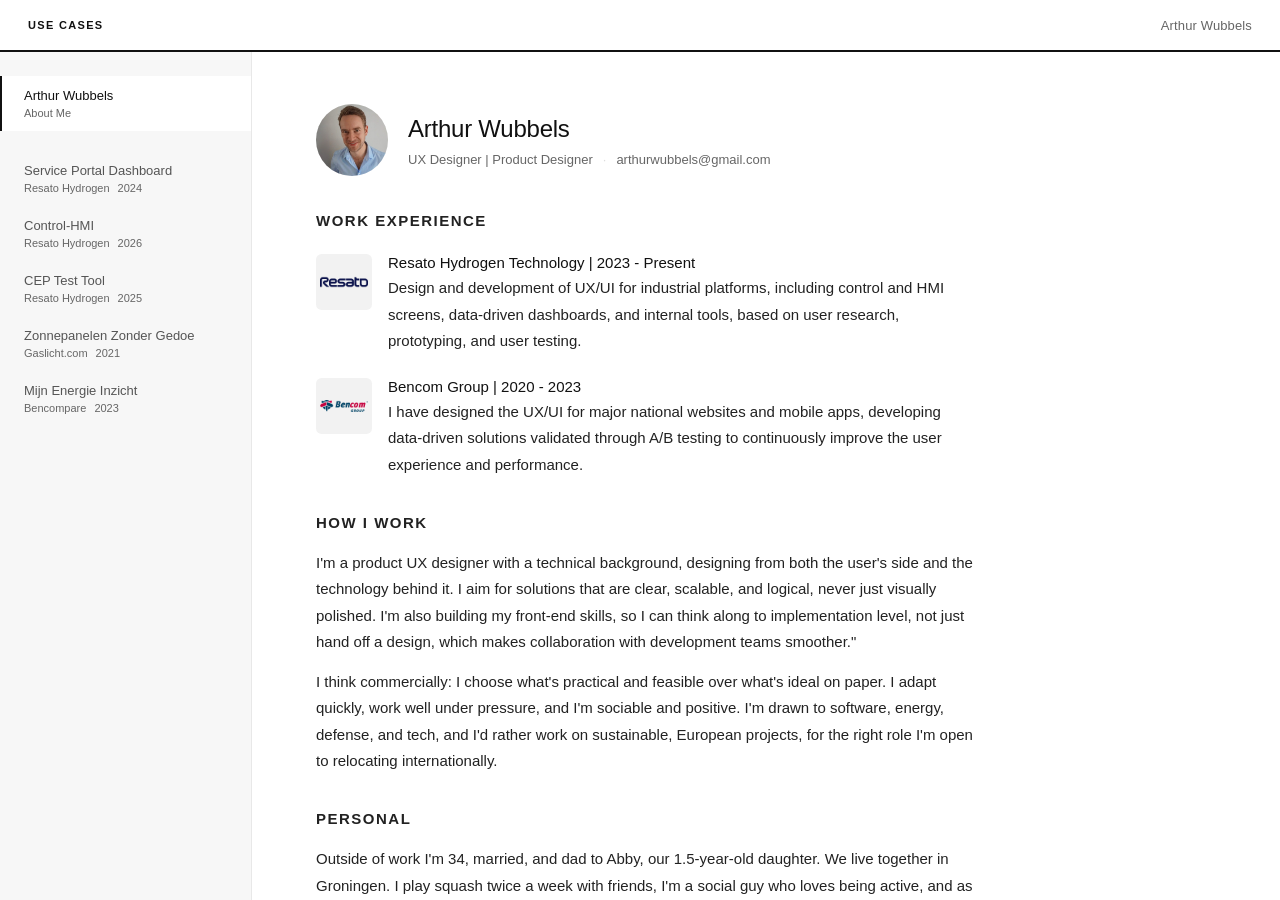
==== commit 474cb371: "Merge pull request #21 from DishwasherNL/development Big UX/UI overhaul" ====
--- a/index.html
+++ b/index.html
@@ -11,108 +11,103 @@
 <body>
 <script src="script.js" defer></script>
 
+<header>
+  <h1>Use Cases</h1>
+  <span class="name">Arthur Wubbels</span>
+</header>
+
 <div class="main">
+
+  <nav class="sidebar">
+    <ul>
+      <li>
+        <a class="sidebar-item active" style="margin-bottom: 20px" href="index.html">
+          <span class="item-title">Arthur Wubbels</span>
+          <span class="item-meta">
+            <span>About Me</span>
+            <span></span>
+          </span>
+        </a>
+      </li>
+      <li>
+        <a class="sidebar-item" href="src/dashboard.html">
+          <span class="item-title">Service Portal Dashboard</span>
+          <span class="item-meta">
+            <span>Resato Hydrogen</span>
+            <span>2024</span>
+          </span>
+        </a>
+      </li>
+      <li>
+        <a class="sidebar-item" href="src/hmi.html">
+          <span class="item-title">Control-HMI</span>
+          <span class="item-meta">
+            <span>Resato Hydrogen</span>
+            <span>2026</span>
+          </span>
+        </a>
+      </li>
+      <li>
+        <a class="sidebar-item" href="src/cep.html">
+          <span class="item-title">CEP Test Tool</span>
+          <span class="item-meta">
+            <span>Resato Hydrogen</span>
+            <span>2025</span>
+          </span>
+        </a>
+      </li>
+      <li>
+        <a class="sidebar-item" href="src/solarpanels.html">
+          <span class="item-title">Zonnepanelen Zonder Gedoe</span>
+          <span class="item-meta">
+            <span>Gaslicht.com</span>
+            <span>2021</span>
+          </span>
+        </a>
+      </li>
+      <li>
+        <a class="sidebar-item" href="src/mei.html">
+          <span class="item-title">Mijn Energie Inzicht</span>
+          <span class="item-meta">
+            <span>Bencompare</span>
+            <span>2023</span>
+          </span>
+        </a>
+      </li>
+    </ul>
+  </nav>
 
   <main class="content" id="content">
 
     <article class="case-panel active" id="about-me">
 
-<!--      <div class="about-me-header">-->
-<!--        <div class="about-me-photo">-->
-<!--          <img id="about-me-photo" src="img/arthur.png" alt="Arthur Wubbels">-->
-<!--        </div>-->
-<!--        <div class="about-me-header-text">-->
-<!--          <h2 id="about-me-title"></h2>-->
-<!--          <div class="case-meta">-->
-<!--            <span>UX Designer | Product Designer</span>-->
-<!--            <span id="about-me-email"></span>-->
-<!--          </div>-->
-<!--        </div>-->
-<!--      </div>-->
-
-
-      <div class="case-role">
-        <p class="section-label">Arthur Wubbels</p>
-        <p id="about-me-personal-p1"></p>
-      </div>
-
-<!--      <div class="case-intro">-->
-<!--        <p class="section-label">Work Experience</p>-->
-<!--        <div id="about-me-experience" class="work-history"></div>-->
-<!--      </div>-->
-
-
-      <div class="case-intro">
-        <p class="section-label">Work</p>
-        <div class="work-grid">
-
-          <a class="kpi-tile work-card" href="src/dashboard.html">
-            <svg class="work-card-icon" width="16" height="16" viewBox="0 0 16 16" fill="none" stroke="currentColor" stroke-width="1.5" aria-hidden="true">
-              <path d="M5 11L11 5M6 5h5v5"/>
-            </svg>
-            <span class="item-title">Service Dashboard</span>
-            <span class="item-meta">
-              <span>Resato Hydrogen</span>
-              <span>2024</span>
-            </span>
-          </a>
-
-          <a class="kpi-tile work-card" href="src/hmi.html">
-            <svg class="work-card-icon" width="16" height="16" viewBox="0 0 16 16" fill="none" stroke="currentColor" stroke-width="1.5" aria-hidden="true">
-              <path d="M5 11L11 5M6 5h5v5"/>
-            </svg>
-            <span class="item-title">Control-HMI</span>
-            <span class="item-meta">
-              <span>Resato Hydrogen</span>
-              <span>2026</span>
-            </span>
-          </a>
-
-          <a class="kpi-tile work-card" href="src/cep.html">
-            <svg class="work-card-icon" width="16" height="16" viewBox="0 0 16 16" fill="none" stroke="currentColor" stroke-width="1.5" aria-hidden="true">
-              <path d="M5 11L11 5M6 5h5v5"/>
-            </svg>
-            <span class="item-title">CEP Test Tool</span>
-            <span class="item-meta">
-              <span>Resato Hydrogen</span>
-              <span>2025</span>
-            </span>
-          </a>
-
-          <a class="kpi-tile work-card" href="src/solarpanels.html">
-            <svg class="work-card-icon" width="16" height="16" viewBox="0 0 16 16" fill="none" stroke="currentColor" stroke-width="1.5" aria-hidden="true">
-              <path d="M5 11L11 5M6 5h5v5"/>
-            </svg>
-            <span class="item-title">Solar Panels config.</span>
-            <span class="item-meta">
-              <span>Gaslicht.com</span>
-              <span>2021</span>
-            </span>
-          </a>
-
-          <a class="kpi-tile work-card" href="src/mei.html">
-            <svg class="work-card-icon" width="16" height="16" viewBox="0 0 16 16" fill="none" stroke="currentColor" stroke-width="1.5" aria-hidden="true">
-              <path d="M5 11L11 5M6 5h5v5"/>
-            </svg>
-            <span class="item-title">Mijn Energie Inzicht</span>
-            <span class="item-meta">
-              <span>Bencompare</span>
-              <span>2023</span>
-            </span>
-          </a>
-
+      <div class="about-me-header">
+        <div class="about-me-photo">
+          <img id="about-me-photo" src="img/arthur.png" alt="Arthur Wubbels">
+        </div>
+        <div class="about-me-header-text">
+          <h2 id="about-me-title"></h2>
+          <div class="case-meta">
+            <span>UX Designer | Product Designer</span>
+            <span id="about-me-email"></span>
+          </div>
         </div>
       </div>
 
+      <div class="case-intro">
+        <p class="section-label">Work Experience</p>
+        <div id="about-me-experience" class="work-history"></div>
+      </div>
+
       <div class="case-role">
-        <p class="section-label">Now</p>
+        <p class="section-label">How I work</p>
         <p id="about-me-howiwork-p1"></p>
         <p id="about-me-howiwork-p2"></p>
       </div>
 
       <div class="case-role">
-        <p class="section-label">Connect</p>
-        <p id="">Reach out to arthurwubbels@gmail.com</p>
+        <p class="section-label">Personal</p>
+        <p id="about-me-personal-p1"></p>
       </div>
 
     </article>
--- a/style.css
+++ b/style.css
@@ -22,6 +22,30 @@
     display: flex;
     flex-direction: column;
     -webkit-font-smoothing: antialiased;
+}
+
+/* ── Header ─────────────────────────────────────── */
+header {
+    height: 52px;
+    flex-shrink: 0;
+    display: flex;
+    justify-content: space-between;
+    align-items: center;
+    padding: 0 28px;
+    border-bottom: 2px solid #111;
+}
+
+header h1 {
+    font-size: 11px;
+    font-weight: 600;
+    letter-spacing: 0.12em;
+    text-transform: uppercase;
+}
+
+header .name {
+    font-size: 13px;
+    color: #666;
+    letter-spacing: 0.01em;
 }
 
 /* ── Layout ─────────────────────────────────────── */
@@ -87,14 +111,13 @@
 .content {
     flex: 1;
     overflow-y: auto;
-    padding: 80px 64px 72px;
+    padding: 52px 64px 72px;
 }
 
 /* All panels hidden; .active shown */
 .case-panel {
     display: none;
-    max-width: 680px;
-    margin: 0 auto;
+    max-width: 660px;
 }
 
 .case-panel.active {
@@ -154,7 +177,7 @@
 .slide span {
     font-size: 11px;
     letter-spacing: 0.1em;
-    text-transform: inherit;
+    text-transform: uppercase;
     color: #737373;
 }
 
@@ -177,7 +200,7 @@
     font-size: 10px;
     font-weight: 600;
     letter-spacing: 0.1em;
-    text-transform: inherit;
+    text-transform: uppercase;
     color: #666;
     margin-bottom: 8px;
 }
@@ -288,35 +311,6 @@
 
 .about-me-header-text .case-meta {
     margin-bottom: 0;
-}
-
-a.back-link,
-a.back-link:visited {
-    display: inline-flex;
-    align-items: center;
-    gap: 6px;
-    margin-bottom: 32px;
-    font-size: 13px;
-    color: #666;
-    text-decoration: none;
-}
-
-a.back-link:hover {
-    color: #111;
-}
-
-@media (min-width: 960px) {
-    .case-panel {
-        position: relative;
-    }
-
-    a.back-link {
-        position: absolute;
-        top: 6px;
-        right: 100%;
-        margin: 0 40px 0 0;
-        white-space: nowrap;
-    }
 }
 
 /* ── KPI tiles ───────────────────────────────────── */
@@ -363,49 +357,6 @@
     text-decoration: none;
 }
 
-.work-grid {
-    display: flex;
-    flex-wrap: wrap;
-    gap: 16px;
-    container-type: inline-size;
-    margin-top: 14px;
-}
-
-.work-grid a.work-card,
-.work-grid a.work-card:visited {
-    position: relative;
-    display: flex;
-    flex-direction: column;
-    justify-content: flex-end;
-    align-items: flex-start;
-    flex: 0 0 calc((100% - 32px) / 3);
-    min-width: 0;
-    min-height: 140px;
-    color: inherit;
-    text-decoration: none;
-}
-
-.work-grid a.work-card:hover {
-    border-color: #111;
-}
-
-.work-card .item-title {
-    white-space: normal;
-    max-width: 100%;
-}
-
-.work-card-icon {
-    position: absolute;
-    top: 14px;
-    right: 16px;
-}
-
-@container (max-width: 560px) {
-    .work-grid a.work-card {
-        flex-basis: 100%;
-    }
-}
-
 /* ── Stack ───────────────────────────────────────── */
 .case-stack {
     font-size: 12px;
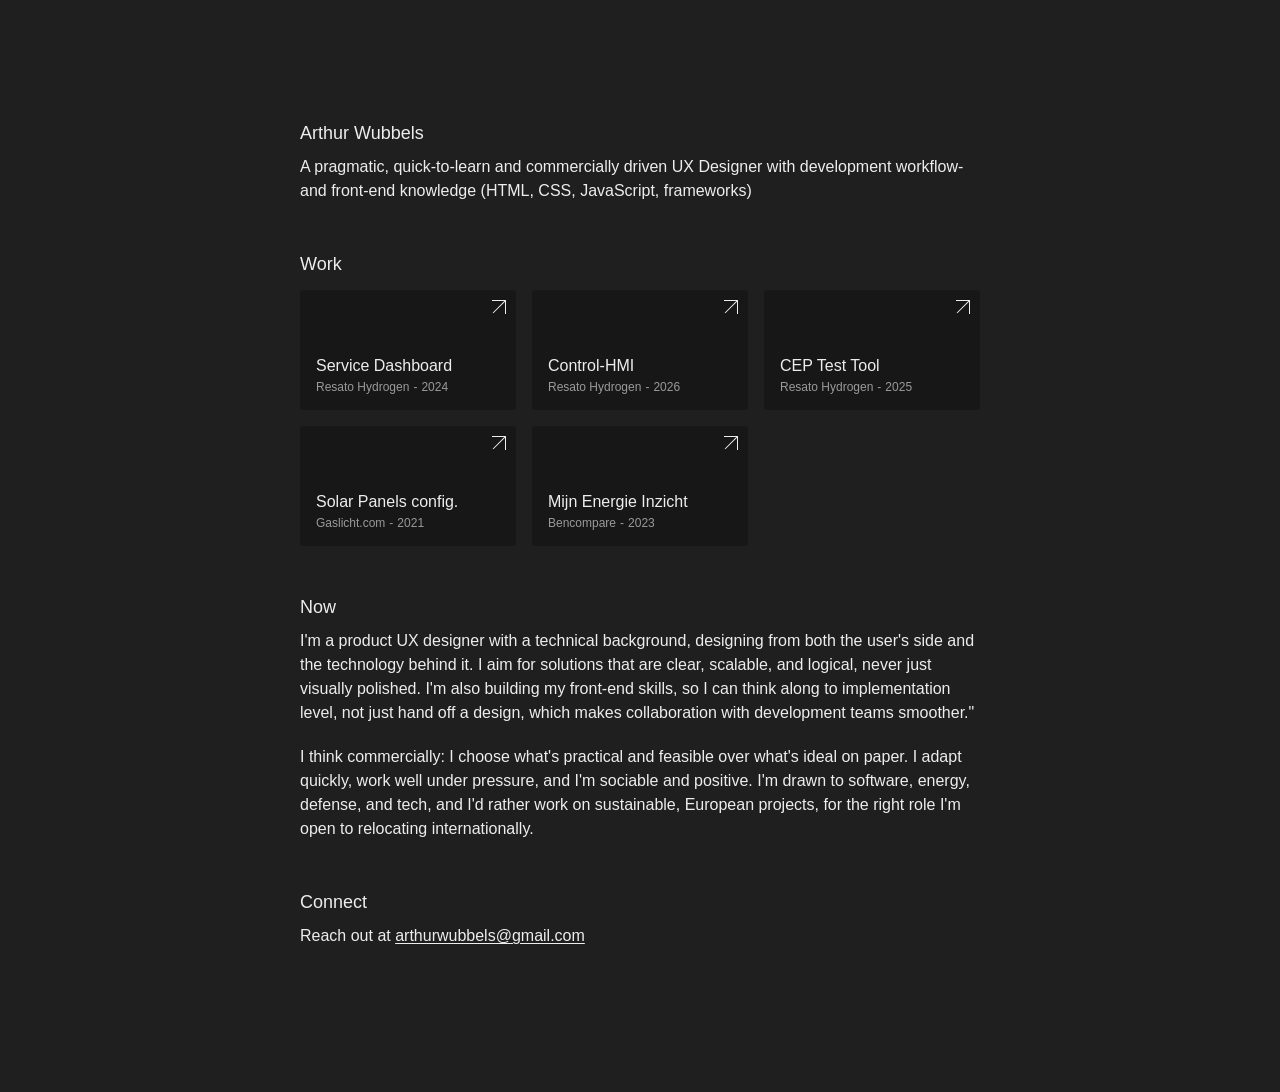
==== commit 2d8b915e: "- Added projects cards - Removed sidebar - UI improvements" ====
--- a/index.html
+++ b/index.html
@@ -11,103 +11,88 @@
 <body>
 <script src="script.js" defer></script>
 
-<header>
-  <h1>Use Cases</h1>
-  <span class="name">Arthur Wubbels</span>
-</header>
-
 <div class="main">
-
-  <nav class="sidebar">
-    <ul>
-      <li>
-        <a class="sidebar-item active" style="margin-bottom: 20px" href="index.html">
-          <span class="item-title">Arthur Wubbels</span>
-          <span class="item-meta">
-            <span>About Me</span>
-            <span></span>
-          </span>
-        </a>
-      </li>
-      <li>
-        <a class="sidebar-item" href="src/dashboard.html">
-          <span class="item-title">Service Portal Dashboard</span>
-          <span class="item-meta">
-            <span>Resato Hydrogen</span>
-            <span>2024</span>
-          </span>
-        </a>
-      </li>
-      <li>
-        <a class="sidebar-item" href="src/hmi.html">
-          <span class="item-title">Control-HMI</span>
-          <span class="item-meta">
-            <span>Resato Hydrogen</span>
-            <span>2026</span>
-          </span>
-        </a>
-      </li>
-      <li>
-        <a class="sidebar-item" href="src/cep.html">
-          <span class="item-title">CEP Test Tool</span>
-          <span class="item-meta">
-            <span>Resato Hydrogen</span>
-            <span>2025</span>
-          </span>
-        </a>
-      </li>
-      <li>
-        <a class="sidebar-item" href="src/solarpanels.html">
-          <span class="item-title">Zonnepanelen Zonder Gedoe</span>
-          <span class="item-meta">
-            <span>Gaslicht.com</span>
-            <span>2021</span>
-          </span>
-        </a>
-      </li>
-      <li>
-        <a class="sidebar-item" href="src/mei.html">
-          <span class="item-title">Mijn Energie Inzicht</span>
-          <span class="item-meta">
-            <span>Bencompare</span>
-            <span>2023</span>
-          </span>
-        </a>
-      </li>
-    </ul>
-  </nav>
 
   <main class="content" id="content">
 
     <article class="case-panel active" id="about-me">
 
-      <div class="about-me-header">
-        <div class="about-me-photo">
-          <img id="about-me-photo" src="img/arthur.png" alt="Arthur Wubbels">
-        </div>
-        <div class="about-me-header-text">
-          <h2 id="about-me-title"></h2>
-          <div class="case-meta">
-            <span>UX Designer | Product Designer</span>
-            <span id="about-me-email"></span>
-          </div>
+      <div class="case-role">
+        <p class="section-label">Arthur Wubbels</p>
+        <p id="about-me-personal-p1"></p>
+      </div>
+
+      <div class="case-intro">
+        <p class="section-label">Work</p>
+        <div class="work-grid">
+
+          <a class="kpi-tile work-card" href="src/dashboard.html">
+            <svg class="work-card-icon" width="14" height="14" viewBox="0 0 14 14" fill="currentColor" aria-hidden="true">
+              <path d="M0 0H14V14H13V1.705L1.354 13.354L0.646 12.646L12.292 1H0Z"/>
+            </svg>
+            <span class="item-title">Service Dashboard</span>
+            <span class="item-meta">
+              <span>Resato Hydrogen</span>
+              <span>2024</span>
+            </span>
+          </a>
+
+          <a class="kpi-tile work-card" href="src/hmi.html">
+            <svg class="work-card-icon" width="14" height="14" viewBox="0 0 14 14" fill="currentColor" aria-hidden="true">
+              <path d="M0 0H14V14H13V1.705L1.354 13.354L0.646 12.646L12.292 1H0Z"/>
+            </svg>
+            <span class="item-title">Control-HMI</span>
+            <span class="item-meta">
+              <span>Resato Hydrogen</span>
+              <span>2026</span>
+            </span>
+          </a>
+
+          <a class="kpi-tile work-card" href="src/cep.html">
+            <svg class="work-card-icon" width="14" height="14" viewBox="0 0 14 14" fill="currentColor" aria-hidden="true">
+              <path d="M0 0H14V14H13V1.705L1.354 13.354L0.646 12.646L12.292 1H0Z"/>
+            </svg>
+            <span class="item-title">CEP Test Tool</span>
+            <span class="item-meta">
+              <span>Resato Hydrogen</span>
+              <span>2025</span>
+            </span>
+          </a>
+
+          <a class="kpi-tile work-card" href="src/solarpanels.html">
+            <svg class="work-card-icon" width="14" height="14" viewBox="0 0 14 14" fill="currentColor" aria-hidden="true">
+              <path d="M0 0H14V14H13V1.705L1.354 13.354L0.646 12.646L12.292 1H0Z"/>
+            </svg>
+            <span class="item-title">Solar Panels config.</span>
+            <span class="item-meta">
+              <span>Gaslicht.com</span>
+              <span>2021</span>
+            </span>
+          </a>
+
+          <a class="kpi-tile work-card" href="src/mei.html">
+            <svg class="work-card-icon" width="14" height="14" viewBox="0 0 14 14" fill="currentColor" aria-hidden="true">
+              <path d="M0 0H14V14H13V1.705L1.354 13.354L0.646 12.646L12.292 1H0Z"/>
+            </svg>
+            <span class="item-title">Mijn Energie Inzicht</span>
+            <span class="item-meta">
+              <span>Bencompare</span>
+              <span>2023</span>
+            </span>
+          </a>
+
         </div>
       </div>
 
-      <div class="case-intro">
-        <p class="section-label">Work Experience</p>
-        <div id="about-me-experience" class="work-history"></div>
-      </div>
-
       <div class="case-role">
-        <p class="section-label">How I work</p>
+        <p class="section-label">Now</p>
         <p id="about-me-howiwork-p1"></p>
         <p id="about-me-howiwork-p2"></p>
       </div>
 
       <div class="case-role">
-        <p class="section-label">Personal</p>
-        <p id="about-me-personal-p1"></p>
+        <p class="section-label">Connect</p>
+        <p id="">Reach out at <a href="mailto:arthurwubbels@gmail.com">arthurwubbels@gmail.com</a></p>
       </div>
 
     </article>
--- a/style.css
+++ b/style.css
@@ -1,393 +1,258 @@
-/* ── Reset ──────────────────────────────────────── */
-*, *::before, *::after { box-sizing: border-box; margin: 0; padding: 0; }
-
-/* ── Scrollbars ─────────────────────────────────── */
+/* Reset */
 * {
-    scrollbar-width: thin;
-    scrollbar-color: #d8d8d8 transparent;
-}
-::-webkit-scrollbar { width: 4px; }
-::-webkit-scrollbar-track { background: transparent; }
-::-webkit-scrollbar-thumb { background: #d8d8d8; border-radius: 2px; }
-::-webkit-scrollbar-thumb:hover { background: #bbb; }
-
-/* ── Shell ──────────────────────────────────────── */
+    box-sizing: border-box;
+    margin: 0;
+    padding: 0;
+}
+
 body {
     font-family: -apple-system, BlinkMacSystemFont, "Segoe UI", Helvetica, Arial, sans-serif;
     font-size: 16px;
-    color: #111;
-    background: #fff;
-    height: 100vh;
-    overflow: hidden;
+    line-height: 1.5;
+    color: #ededed;
+    background-color: #1f1f1f;
+    -webkit-font-smoothing: antialiased;
+    scrollbar-width: thin;
+    scrollbar-color: #3a3a3a transparent;
+}
+
+a {
+    color: inherit;
+    text-decoration: underline;
+    text-decoration-thickness: 1px;
+    text-underline-offset: 2px;
+}
+
+a:hover {
+    color: #ffffff;
+}
+
+a:focus-visible {
+    outline: 1px solid #ededed;
+    outline-offset: 3px;
+}
+
+/* Page layout */
+.content {
+    padding: 120px 24px 96px;
+}
+
+.case-panel {
+    max-width: 680px;
+    margin: 0 auto;
+}
+
+/* Sections */
+.case-intro,
+.case-role,
+.case-refl {
+    margin-bottom: 48px;
+}
+
+.section-label {
+    font-size: 18px;
+    font-weight: 500;
+    margin-bottom: 8px;
+}
+
+article p + p {
+    margin-top: 20px;
+}
+
+article .section-label + p {
+    margin-top: 0;
+}
+
+.case-meta,
+.item-meta {
+    display: flex;
+    flex-wrap: wrap;
+    color: #9a9a9a;
+}
+
+.case-meta span + span::before,
+.item-meta span + span::before {
+    content: "-";
+    margin: 0 4px;
+}
+
+.item-meta {
+    font-size: 12px;
+}
+
+/* Work cards */
+.work-grid {
+    display: flex;
+    flex-wrap: wrap;
+    gap: 16px;
+    margin-top: 12px;
+    container-type: inline-size;
+}
+
+.work-card {
+    position: relative;
     display: flex;
     flex-direction: column;
-    -webkit-font-smoothing: antialiased;
-}
-
-/* ── Header ─────────────────────────────────────── */
-header {
-    height: 52px;
-    flex-shrink: 0;
-    display: flex;
-    justify-content: space-between;
-    align-items: center;
-    padding: 0 28px;
-    border-bottom: 2px solid #111;
-}
-
-header h1 {
-    font-size: 11px;
-    font-weight: 600;
-    letter-spacing: 0.12em;
-    text-transform: uppercase;
-}
-
-header .name {
-    font-size: 13px;
-    color: #666;
-    letter-spacing: 0.01em;
-}
-
-/* ── Layout ─────────────────────────────────────── */
-.main {
-    flex: 1;
-    display: flex;
-    overflow: hidden;
-}
-
-/* ── Sidebar ─────────────────────────────────────── */
-.sidebar {
-    width: 252px;
-    flex-shrink: 0;
-    border-right: 1px solid #e8e8e8;
-    background: #f7f7f7;
-    overflow-y: auto;
-    padding: 24px 0 40px;
-}
-
-.sidebar ul { list-style: none; }
-
-.sidebar-item {
-    display: block;
-    padding: 12px 22px;
-    cursor: pointer;
-    border-left: 2px solid transparent;
-    transition: background 0.12s ease;
-    user-select: none;
-}
-
-.sidebar-item:hover {
-    background: #efefef;
-}
-
-.sidebar-item.active {
-    border-left-color: #111;
-    background: #fff;
+    justify-content: flex-end;
+    align-items: flex-start;
+    flex: 0 0 calc((100% - 32px) / 3);
+    min-width: 0;
+    min-height: 120px;
+    padding: 10px;
+    border-radius: 3px;
+    background-color: #171717;
+    color: #ededed;
+    text-decoration: none;
+}
+
+.work-card:hover {
+    background-color: #111111;
+    color: #ededed;
+}
+
+.work-card-icon {
+    position: absolute;
+    top: 10px;
+    right: 10px;
 }
 
 .item-title {
     display: block;
-    font-size: 13px;
     font-weight: 500;
-    color: #111;
-    white-space: nowrap;
-    overflow: hidden;
-    text-overflow: ellipsis;
-    margin-bottom: 4px;
-}
-
-.sidebar-item:not(.active) .item-title {
-    color: #555;
-}
-
-.item-meta {
-    display: flex;
-    gap: 8px;
-    font-size: 11px;
-    color: #666;
-}
-
-/* ── Content ─────────────────────────────────────── */
-.content {
-    flex: 1;
-    overflow-y: auto;
-    padding: 52px 64px 72px;
-}
-
-/* All panels hidden; .active shown */
-.case-panel {
-    display: none;
-    max-width: 660px;
-}
-
-.case-panel.active {
-    display: block;
-}
-
-/* Title */
-.case-panel h2 {
-    font-size: 24px;
-    font-weight: 400;
-    letter-spacing: -0.01em;
-    line-height: 1.25;
-    margin-bottom: 10px;
-}
-
-/* Meta row with · separator */
-.case-meta {
-    display: flex;
-    align-items: center;
-    font-size: 13px;
-    color: #666;
-    margin-bottom: 32px;
-}
-
-.case-meta span + span::before {
-    content: '·';
-    margin: 0 10px;
-    color: #ddd;
-}
-
-/* Image + slideshow */
+}
+
+/* One card per row when the grid gets narrow */
+@container (max-width: 560px) {
+    .work-card {
+        flex-basis: 100%;
+    }
+}
+
+/* Case image and slider */
 .case-image {
     position: relative;
-    width: 100%;
     aspect-ratio: 16 / 9;
-    background: #f0f0f0;
-    margin-bottom: 32px;
+    margin-bottom: 48px;
+    border-radius: 3px;
+    background-color: #171717;
     overflow: hidden;
 }
 
 .case-image img {
+    display: block;
     width: 100%;
     height: 100%;
     object-fit: cover;
-    display: block;
 }
 
 .slide {
     display: none;
-    width: 100%;
     height: 100%;
-    align-items: center;
-    justify-content: center;
-}
-.slide.active { display: flex; }
-
-.slide span {
-    font-size: 11px;
-    letter-spacing: 0.1em;
-    text-transform: uppercase;
-    color: #737373;
+}
+
+.slide.active {
+    display: block;
 }
 
 .slide-btn {
     position: absolute;
     top: 50%;
     transform: translateY(-50%);
-    background: rgba(255,255,255,0.85);
-    border: none;
     width: 28px;
     height: 28px;
+    border: none;
+    border-radius: 3px;
+    background-color: rgba(23, 23, 23, 0.85);
+    color: #ededed;
+    font-size: 14px;
     cursor: pointer;
-    font-size: 14px;
-}
-.slide-btn.prev { left: 8px; }
-.slide-btn.next { right: 8px; }
-
-/* ── Section label ───────────────────────────────── */
-.section-label {
-    font-size: 10px;
-    font-weight: 600;
-    letter-spacing: 0.1em;
-    text-transform: uppercase;
-    color: #666;
-    margin-bottom: 8px;
-}
-
-/* ── Text blocks (intro / role / reflection) ─────── */
-.case-intro,
-.case-role,
-.case-refl {
-    margin: 32px 0;
-}
-
-.case-intro p,
-.case-role p,
-.case-refl p {
-    font-size: 15px;
-    color: #222;
-    line-height: 1.75;
-}
-
-.case-intro p + p,
-.case-role p + p,
-.case-refl p + p {
-    margin-top: 14px;
-}
-
-/* ── Work experience ─────────────────────────────── */
-.work-entry {
-    display: flex;
-    align-items: flex-start;
-    gap: 16px;
-    margin-bottom: 24px;
-    margin-top: 20px;
-}
-
-.work-logo-frame {
-    width: 56px;
-    height: 56px;
-    border-radius: 10%;
-    overflow: hidden;
-    background: #f2f2f2;
-    flex-shrink: 0;
-}
-
-.work-logo {
-    width: 100%;
-    height: 100%;
-    padding: 4px;
-    object-fit: cover;
-    display: block;
-}
-
-.work-entry-content {
-    flex: 1;
-}
-
-.work-entry-header {
-    display: flex;
-    justify-content: space-between;
-    align-items: baseline;
-    margin-bottom: 4px;
-}
-
-.work-company {
-    font-size: 15px;
-    font-weight: 500;
-    color: #111;
-}
-
-.work-dates {
-    font-size: 12px;
-    color: #666;
-    font-variant-numeric: tabular-nums;
-}
-
-.work-desc {
-    font-size: 15px;
-    color: #222;
-    line-height: 1.75;
-}
-
-/* ── About me header ─────────────────────────────── */
-.about-me-header {
-    display: flex;
-    align-items: center;
-    gap: 20px;
-    margin-bottom: 32px;
-}
-
-.about-me-photo {
-    width: 72px;
-    height: 72px;
-    border-radius: 50%;
-    overflow: hidden;
-    background: #f2f2f2;
-    flex-shrink: 0;
-}
-
-.about-me-photo img {
-    width: 100%;
-    height: 100%;
-    object-fit: cover;
-    display: block;
-}
-
-.about-me-header-text h2 {
-    margin-bottom: 8px;
-}
-
-.about-me-header-text .case-meta {
-    margin-bottom: 0;
-}
-
-/* ── KPI tiles ───────────────────────────────────── */
+}
+
+.slide-btn:hover {
+    background-color: #111111;
+}
+
+.slide-btn.prev {
+    left: 8px;
+}
+
+.slide-btn.next {
+    right: 8px;
+}
+
+/* KPI tiles */
 .kpi-grid {
     display: grid;
     grid-template-columns: repeat(auto-fit, minmax(120px, 1fr));
-    gap: 8px;
-    margin-top: 14px;
+    gap: 16px;
+    margin-top: 20px;
 }
 
 .kpi-tile {
-    border: 1px solid #e8e8e8;
     padding: 14px 16px;
+    border-radius: 3px;
+    background-color: #171717;
 }
 
 .kpi-value {
     display: block;
     font-size: 20px;
     font-weight: 500;
-    color: #111;
+    line-height: 1.1;
     letter-spacing: -0.02em;
     font-variant-numeric: tabular-nums;
-    margin-bottom: 5px;
-    line-height: 1.1;
+    margin-bottom: 6px;
 }
 
 .kpi-label {
     display: block;
-    font-size: 11px;
-    color: #666;
+    font-size: 12px;
     line-height: 1.45;
+    color: #9a9a9a;
 }
 
 .kpi-icon {
     width: 200px;
     height: auto;
-    object-fit: contain;
-}
-
-a.sidebar-item,
-a.sidebar-item:visited {
-    display: block;
-    color: inherit;
+}
+
+/* Back link */
+.back-link {
+    display: inline-flex;
+    align-items: center;
+    gap: 6px;
+    margin-bottom: 32px;
+    color: #9a9a9a;
     text-decoration: none;
 }
 
-/* ── Stack ───────────────────────────────────────── */
-.case-stack {
-    font-size: 12px;
-    color: #666;
-    letter-spacing: 0.02em;
-    margin-top: 32px;
-    padding-top: 24px;
-    border-top: 1px solid #ececec;
-}
-
-/* ── Footer ──────────────────────────────────────── */
-.content-footer {
-    margin-top: 64px;
-    font-size: 12px;
-    color: #737373;
-}
-
-/* ── Mobile ──────────────────────────────────────── */
+.back-link:hover {
+    color: #ededed;
+}
+
+.back-link-icon {
+    transform: rotate(-135deg);
+}
+
+/* Big screens: back link sticks next to the content */
+@media (min-width: 960px) {
+    .back-link {
+        position: fixed;
+        top: 121px;
+        left: calc(50% - 340px - 40px);
+        transform: translateX(-100%);
+        margin: 0;
+        white-space: nowrap;
+    }
+}
+
+/* Small screens */
 @media (max-width: 680px) {
-    body { height: auto; overflow: auto; }
-
-    .main { flex-direction: column; overflow: visible; }
-
-    .sidebar {
-        width: 100%;
-        border-right: none;
-        border-bottom: 1px solid #e8e8e8;
-        padding: 12px 0;
-    }
-
-    .content { padding: 32px 20px 48px; }
-
-    .kpi-grid { grid-template-columns: repeat(2, 1fr); }
+    .content {
+        padding: 48px 20px 64px;
+    }
+
+    .kpi-grid {
+        grid-template-columns: repeat(2, 1fr);
+    }
 }
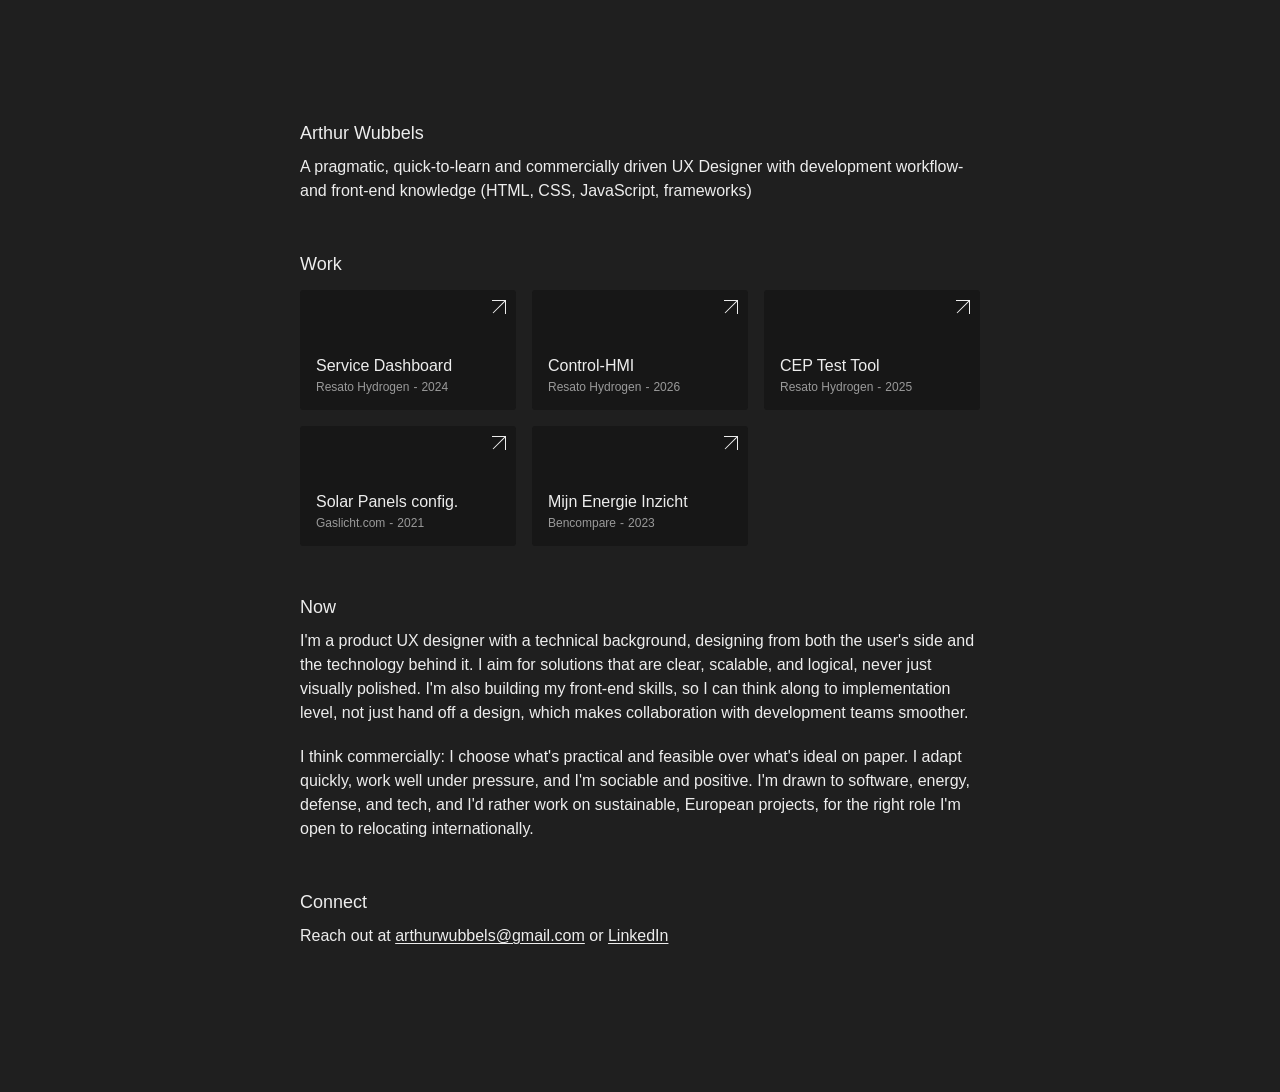
==== commit b869be03: "- Minor improvements" ====
--- a/index.html
+++ b/index.html
@@ -92,7 +92,7 @@
 
       <div class="case-role">
         <p class="section-label">Connect</p>
-        <p id="">Reach out at <a href="mailto:arthurwubbels@gmail.com">arthurwubbels@gmail.com</a></p>
+        <p id="">Reach out at <a href="mailto:arthurwubbels@gmail.com">arthurwubbels@gmail.com</a> or <a href="www.linkedin.com/in/arthurwubbels">LinkedIn</a></p>
       </div>
 
     </article>
